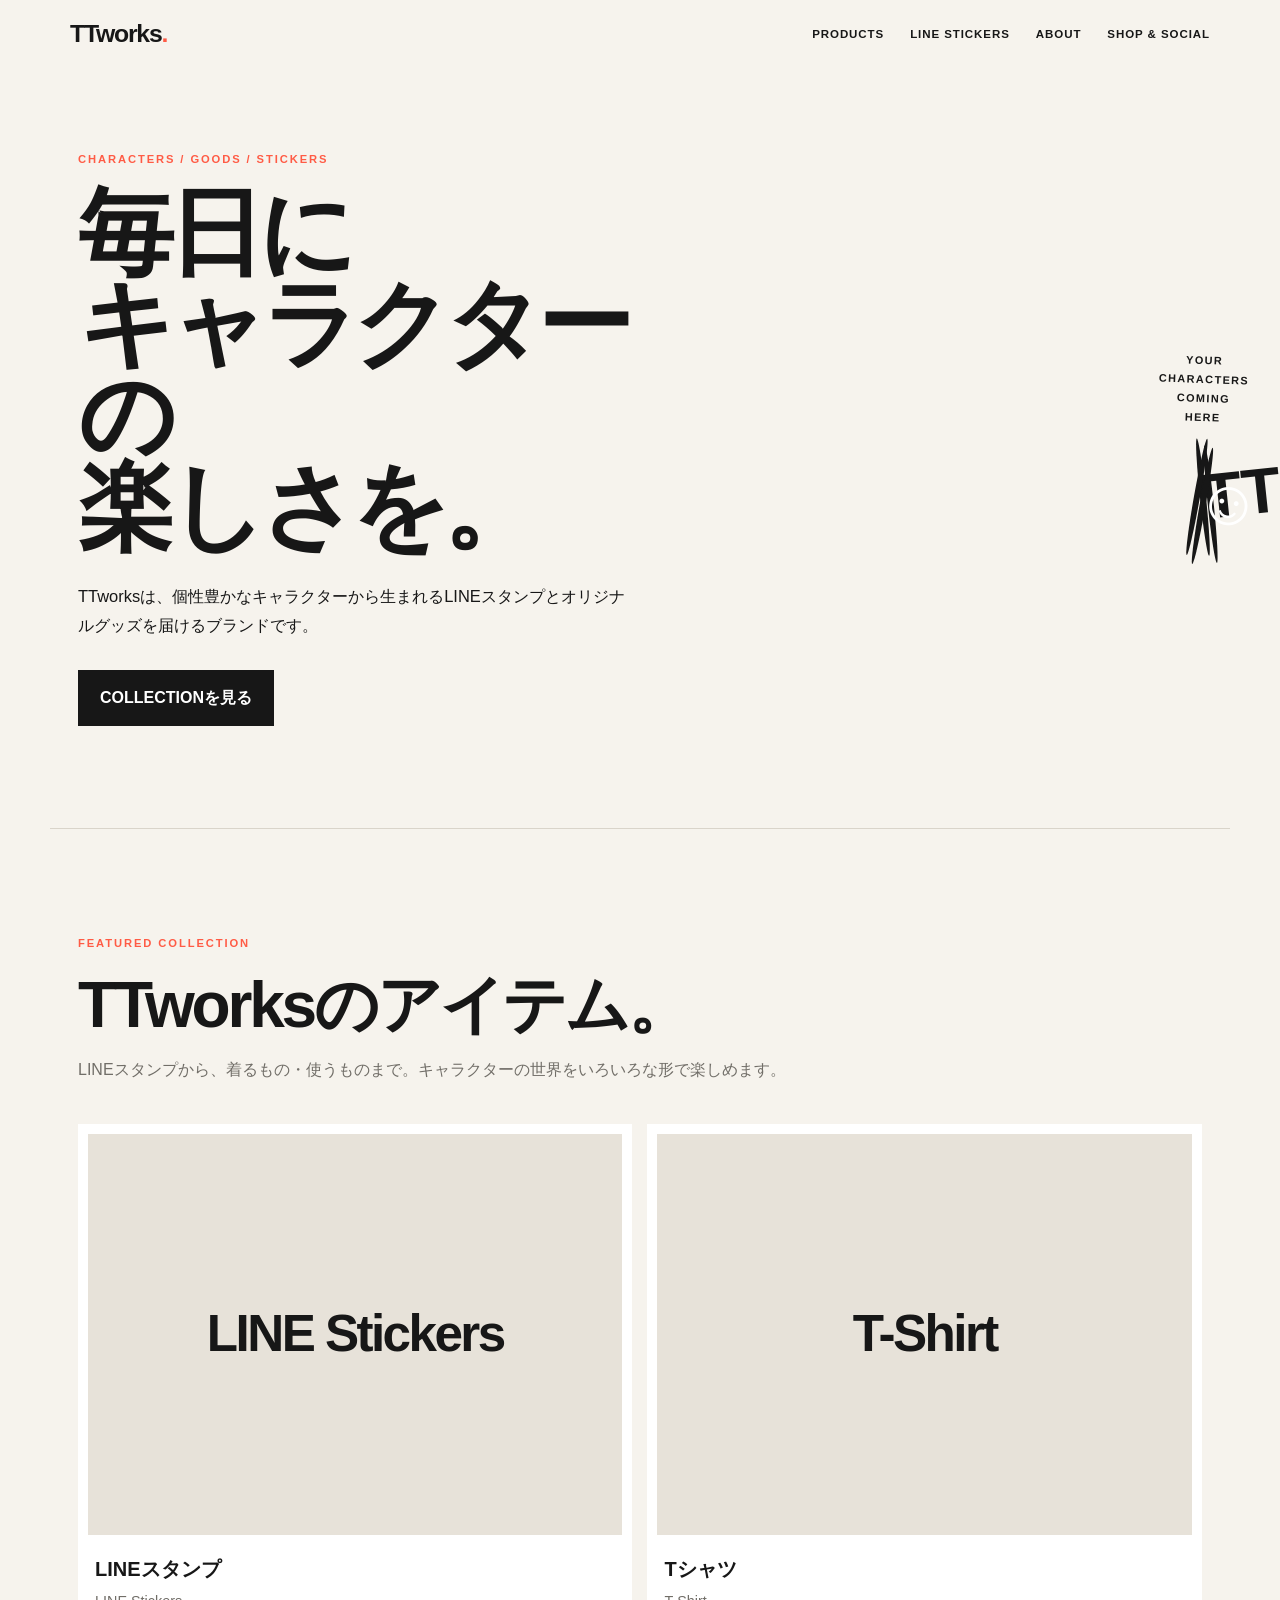
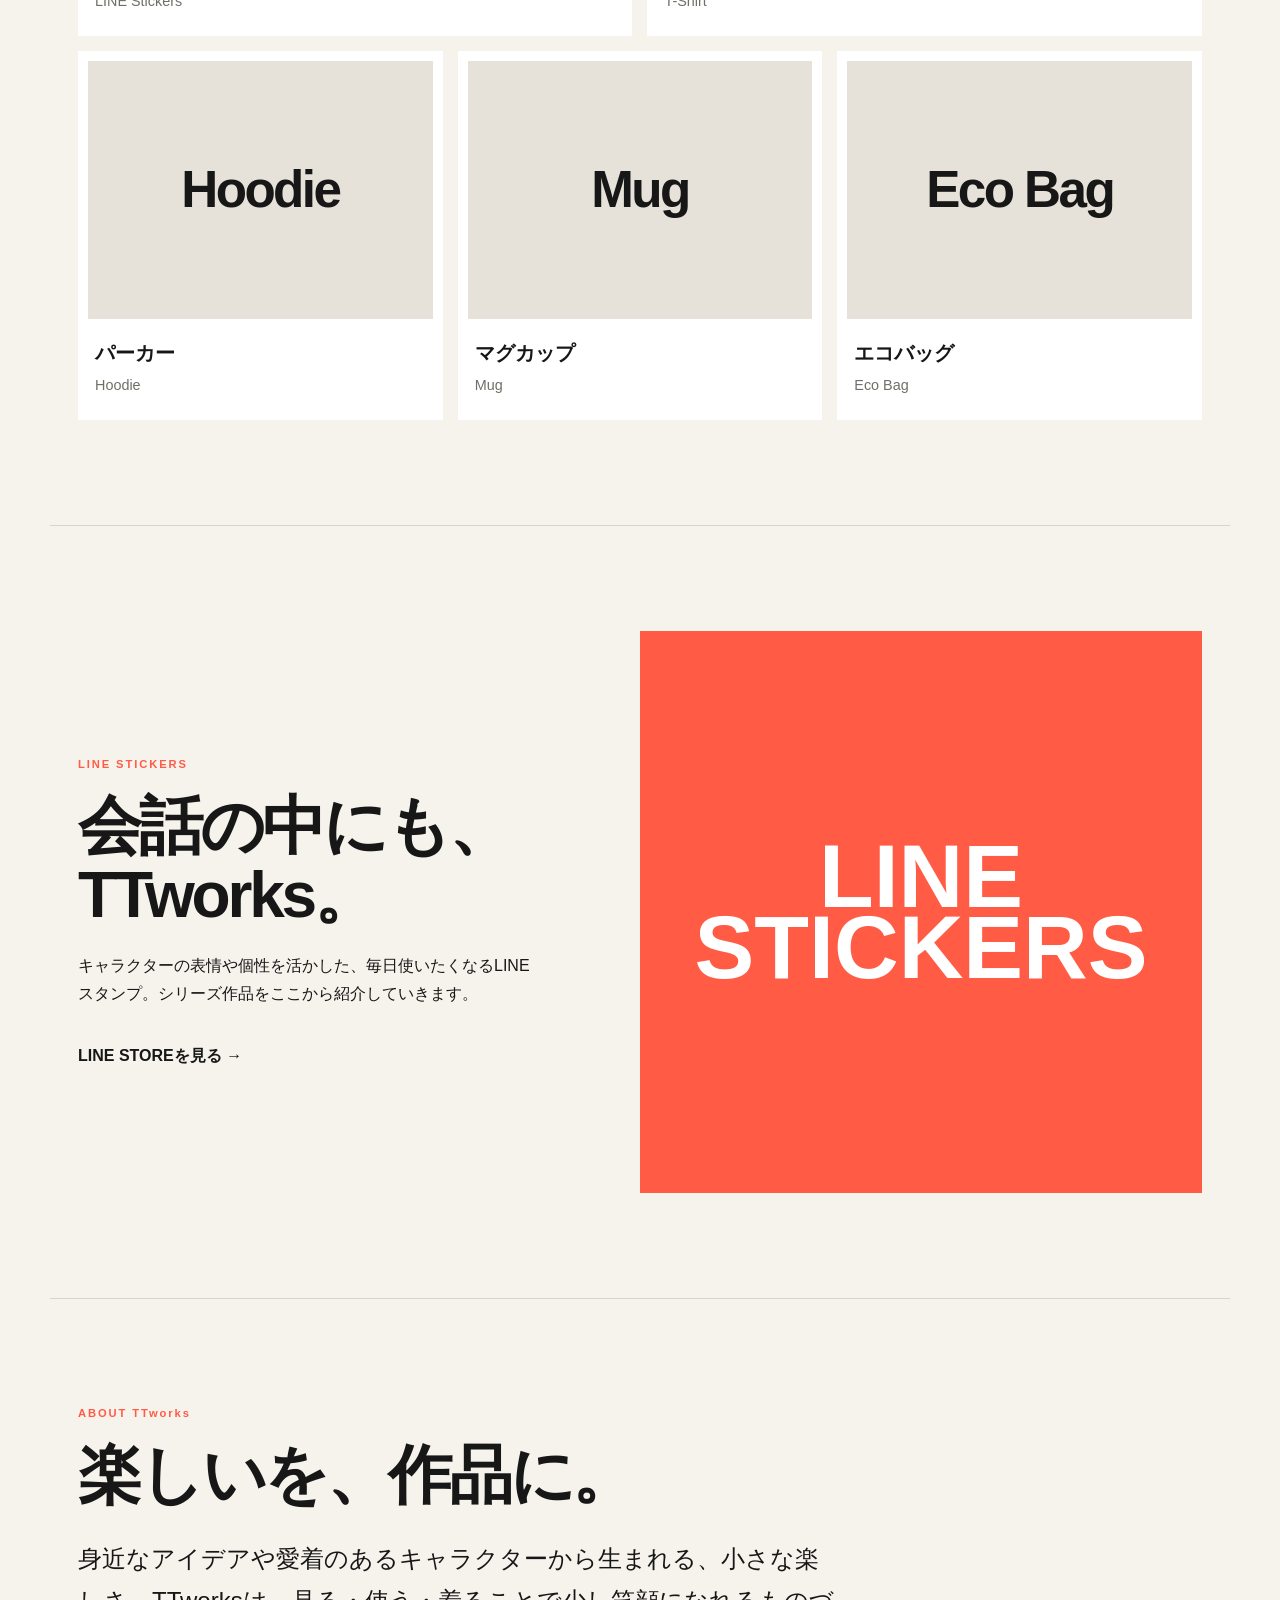
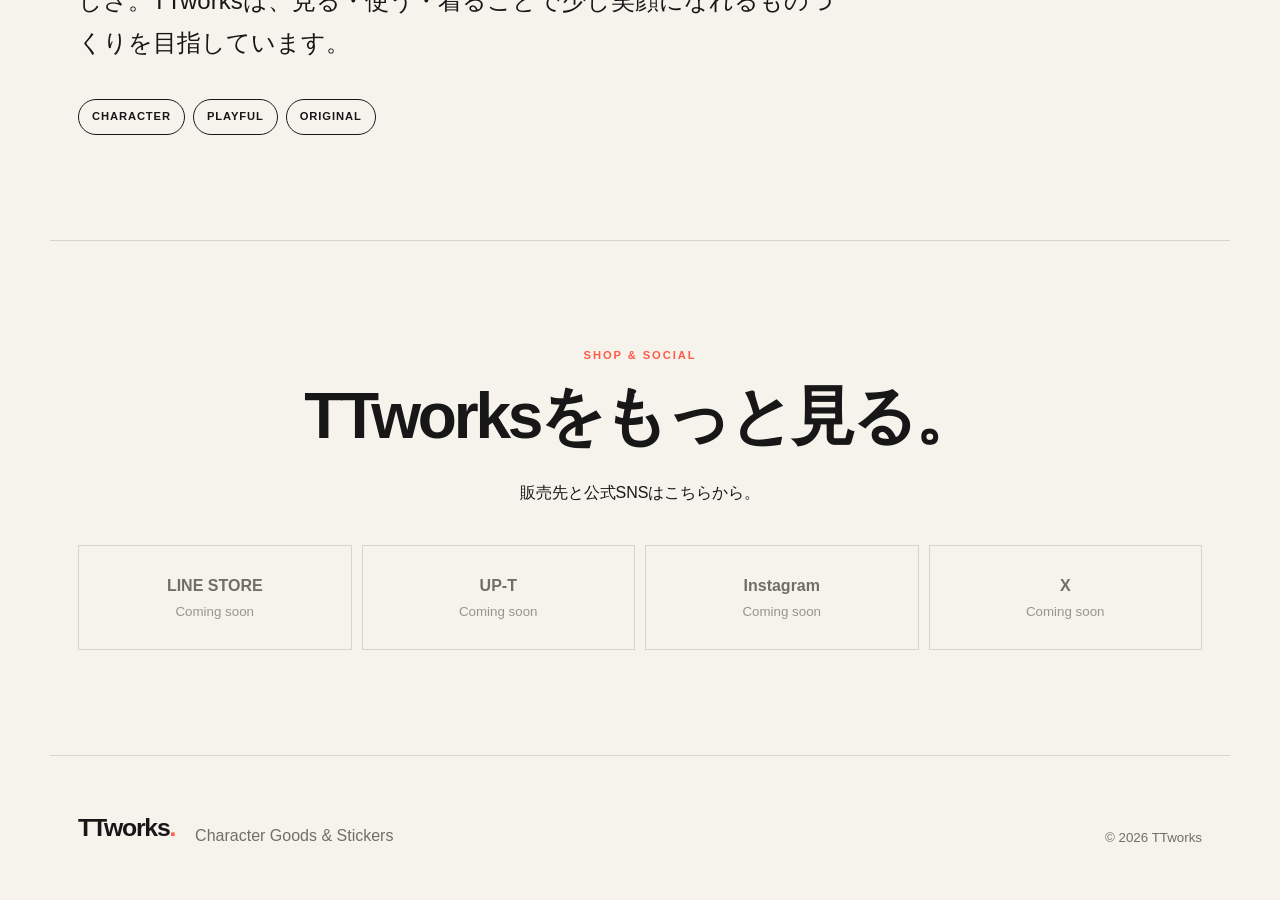
==== index.html @ 2e4d3ed8 "Match requested hero headline exactly" ====
<!doctype html>
<html lang="ja"><head><meta charset="utf-8"><meta name="viewport" content="width=device-width,initial-scale=1"><meta name="description" content="TTworks公式サイト。LINEスタンプ、Tシャツ、パーカー、スウェット、マグカップ、エコバッグなどのオリジナルアイテムを紹介します。"><title>TTworks | Original Goods & Stickers</title><link rel="stylesheet" href="assets/css/style.css"></head><body>
<header class="site-header"><a class="logo" href="#top">TTworks<span>.</span></a><button class="menu-button" aria-expanded="false" aria-controls="nav">MENU</button><nav id="nav" class="nav"><a href="#products">PRODUCTS</a><a href="#stickers">LINE STICKERS</a><a href="#about">ABOUT</a><a href="#shop">SHOP & SOCIAL</a></nav></header>
<main id="top"><section class="hero"><div class="hero-copy"><p class="eyebrow">CHARACTERS / GOODS / STICKERS</p><h1>毎日に<br>キャラクターの<br>楽しさを。</h1><p class="lead">TTworksは、個性豊かなキャラクターから生まれるLINEスタンプとオリジナルグッズを届けるブランドです。</p><a class="button" href="#products">COLLECTIONを見る</a></div><div class="character-stage" aria-label="TTworksキャラクター画像掲載エリア"><span class="face face-a">TT</span><span class="face face-b">☺</span><p>YOUR CHARACTERS<br>COMING HERE</p></div></section>
<section id="products" class="section"><p class="eyebrow">FEATURED COLLECTION</p><h2>TTworksのアイテム。</h2><p class="section-intro">LINEスタンプから、着るもの・使うものまで。キャラクターの世界をいろいろな形で楽しめます。</p><div id="product-grid" class="product-grid" aria-live="polite"></div></section>
<section id="stickers" class="section feature"><div><p class="eyebrow">LINE STICKERS</p><h2>会話の中にも、<br>TTworks。</h2><p>キャラクターの表情や個性を活かした、毎日使いたくなるLINEスタンプ。シリーズ作品をここから紹介していきます。</p><a class="text-link" href="#shop">LINE STOREを見る →</a></div><div class="image-slot image-slot-large" data-image-key="lineStickers"><span>LINE<br>STICKERS</span></div></section>
<section id="about" class="section about"><p class="eyebrow">ABOUT TTworks</p><h2>楽しいを、作品に。</h2><p>身近なアイデアや愛着のあるキャラクターから生まれる、小さな楽しさ。TTworksは、見る・使う・着ることで少し笑顔になれるものづくりを目指しています。</p><div class="character-tags"><span>CHARACTER</span><span>PLAYFUL</span><span>ORIGINAL</span></div></section>
<section id="shop" class="section shop"><p class="eyebrow">SHOP & SOCIAL</p><h2>TTworksをもっと見る。</h2><p>販売先と公式SNSはこちらから。</p><div id="external-links" class="external-links"></div></section></main>
<footer><a class="logo" href="#top">TTworks<span>.</span></a><p>Character Goods & Stickers</p><small>© <span id="year"></span> TTworks</small></footer><script src="assets/js/site-data.js"></script><script src="assets/js/main.js"></script></body></html>
---- assets/css/style.css ----
:root{--ink:#171717;--paper:#f6f3ed;--accent:#ff5b45;--yellow:#ffd94a;--line:#d9d4ca;--white:#fff;--muted:#716e68;--max:1180px}*{box-sizing:border-box}html{scroll-behavior:smooth}body{margin:0;background:var(--paper);color:var(--ink);font-family:-apple-system,BlinkMacSystemFont,"Helvetica Neue","Noto Sans JP",Arial,sans-serif;line-height:1.75}a{color:inherit}.site-header{height:68px;max-width:var(--max);margin:auto;padding:0 20px;display:flex;align-items:center;justify-content:space-between;position:relative;z-index:20}.logo{font-size:1.55rem;font-weight:900;text-decoration:none;letter-spacing:-.05em}.logo span,.hero em{color:var(--accent);font-style:normal}.nav{display:flex;gap:26px}.nav a{font-size:.72rem;font-weight:800;letter-spacing:.08em;text-decoration:none}.menu-button{display:none;background:transparent;border:1px solid var(--ink);font:inherit;font-size:.72rem;font-weight:800;padding:8px 10px}.hero{max-width:var(--max);margin:auto;min-height:760px;padding:80px 28px 100px;display:grid;grid-template-columns:1.1fr .9fr;align-items:center;gap:5vw}.eyebrow{font-size:.7rem;font-weight:900;letter-spacing:.17em;color:var(--accent);margin:0 0 17px}.hero h1{font-size:clamp(3.2rem,7.5vw,7rem);line-height:.95;letter-spacing:-.065em;margin:0}.lead{max-width:550px;margin:30px 0;font-size:1.03rem}.button{display:inline-block;background:var(--ink);color:#fff;text-decoration:none;padding:14px 22px;font-weight:800}.character-stage{aspect-ratio:1;max-width:480px;justify-self:end;background:var(--yellow);border-radius:48% 52% 44% 56%;position:relative;display:grid;place-items:center;transform:rotate(2deg)}.character-stage p{position:absolute;bottom:12%;font-size:.68rem;font-weight:900;letter-spacing:.13em;text-align:center}.face{position:absolute;width:38%;aspect-ratio:1;background:#fff;border:3px solid var(--ink);border-radius:50%;display:grid;place-items:center;font-weight:900;font-size:clamp(2rem,5vw,4rem);box-shadow:7px 8px 0 var(--ink)}.face-a{left:13%;top:19%;transform:rotate(-8deg)}.face-b{right:12%;top:34%;transform:rotate(8deg);background:var(--accent);color:#fff}.section{max-width:var(--max);margin:auto;padding:105px 28px;border-top:1px solid var(--line)}.section h2{font-size:clamp(2.2rem,5vw,4.5rem);line-height:1.08;letter-spacing:-.05em;margin:0 0 28px}.section-intro{color:var(--muted);margin:-12px 0 40px}.product-grid{display:grid;grid-template-columns:repeat(6,1fr);gap:15px}.product-card{background:var(--white);padding:10px 10px 20px}.product-card:nth-child(1),.product-card:nth-child(2){grid-column:span 3}.product-card:nth-child(n+3){grid-column:span 2}.product-image,.image-slot{background:#e7e2d9;overflow:hidden;position:relative}.product-image{aspect-ratio:4/3}.product-image img,.image-slot img{width:100%;height:100%;object-fit:cover;display:block}.image-fallback{width:100%;height:100%;display:grid;place-items:center;text-align:center;font-size:clamp(1.5rem,4vw,3.8rem);font-weight:900;line-height:.9;letter-spacing:-.05em}.product-card h3{font-size:1.25rem;margin:17px 7px 0}.product-card p{margin:2px 7px;color:var(--muted);font-size:.9rem}.feature{display:grid;grid-template-columns:.9fr 1.1fr;gap:8vw;align-items:center}.feature h2{margin-bottom:22px}.text-link{font-weight:900;text-decoration:none;display:inline-block;margin-top:18px}.image-slot-large{aspect-ratio:1;background:var(--accent);color:#fff}.image-slot-large>span{width:100%;height:100%;display:grid;place-items:center;text-align:center;font-size:clamp(2.6rem,7vw,6rem);font-weight:900;line-height:.8}.about>p:last-of-type{font-size:clamp(1.15rem,2vw,1.5rem);max-width:760px}.character-tags{display:flex;gap:8px;flex-wrap:wrap;margin-top:35px}.character-tags span{border:1px solid var(--ink);border-radius:999px;padding:7px 13px;font-size:.7rem;font-weight:900;letter-spacing:.08em}.shop{text-align:center}.external-links{display:grid;grid-template-columns:repeat(4,1fr);gap:10px;margin-top:38px}.external-link,.external-coming{min-height:105px;border:1px solid var(--line);padding:20px;display:flex;flex-direction:column;justify-content:center;text-decoration:none;font-weight:900}.external-link{background:var(--ink);color:#fff}.external-link small,.external-coming small{display:block;font-weight:500;opacity:.7}.external-coming{color:var(--muted)}footer{max-width:var(--max);margin:auto;padding:50px 28px;border-top:1px solid var(--line);display:flex;align-items:end;gap:20px}footer p{margin:0;color:var(--muted)}footer small{margin-left:auto;color:var(--muted)}@media(max-width:720px){.site-header{height:62px}.menu-button{display:block}.nav{display:none;position:absolute;top:62px;left:0;right:0;background:var(--paper);padding:24px 20px;border-top:1px solid var(--line);border-bottom:1px solid var(--line);flex-direction:column;gap:18px}.nav.open{display:flex}.hero{min-height:auto;padding:55px 20px 75px;grid-template-columns:1fr;gap:55px}.hero h1{font-size:clamp(3.15rem,16vw,5rem)}.lead{font-size:.96rem;margin:25px 0}.character-stage{width:86%;justify-self:center}.section{padding:72px 20px}.section h2{font-size:2.55rem}.section-intro{font-size:.86rem}.product-grid{display:flex;overflow-x:auto;gap:12px;margin-right:-20px;padding-right:20px;scroll-snap-type:x mandatory}.product-card,.product-card:nth-child(n){min-width:78vw;grid-column:auto;scroll-snap-align:start}.feature{grid-template-columns:1fr;gap:42px}.image-slot-large{order:-1}.external-links{grid-template-columns:1fr 1fr}.shop{text-align:left}footer{padding:38px 20px;display:block}footer p{margin:7px 0 22px}footer small{margin:0}}@media(max-width:390px){.external-links{grid-template-columns:1fr}.product-card,.product-card:nth-child(n){min-width:84vw}}
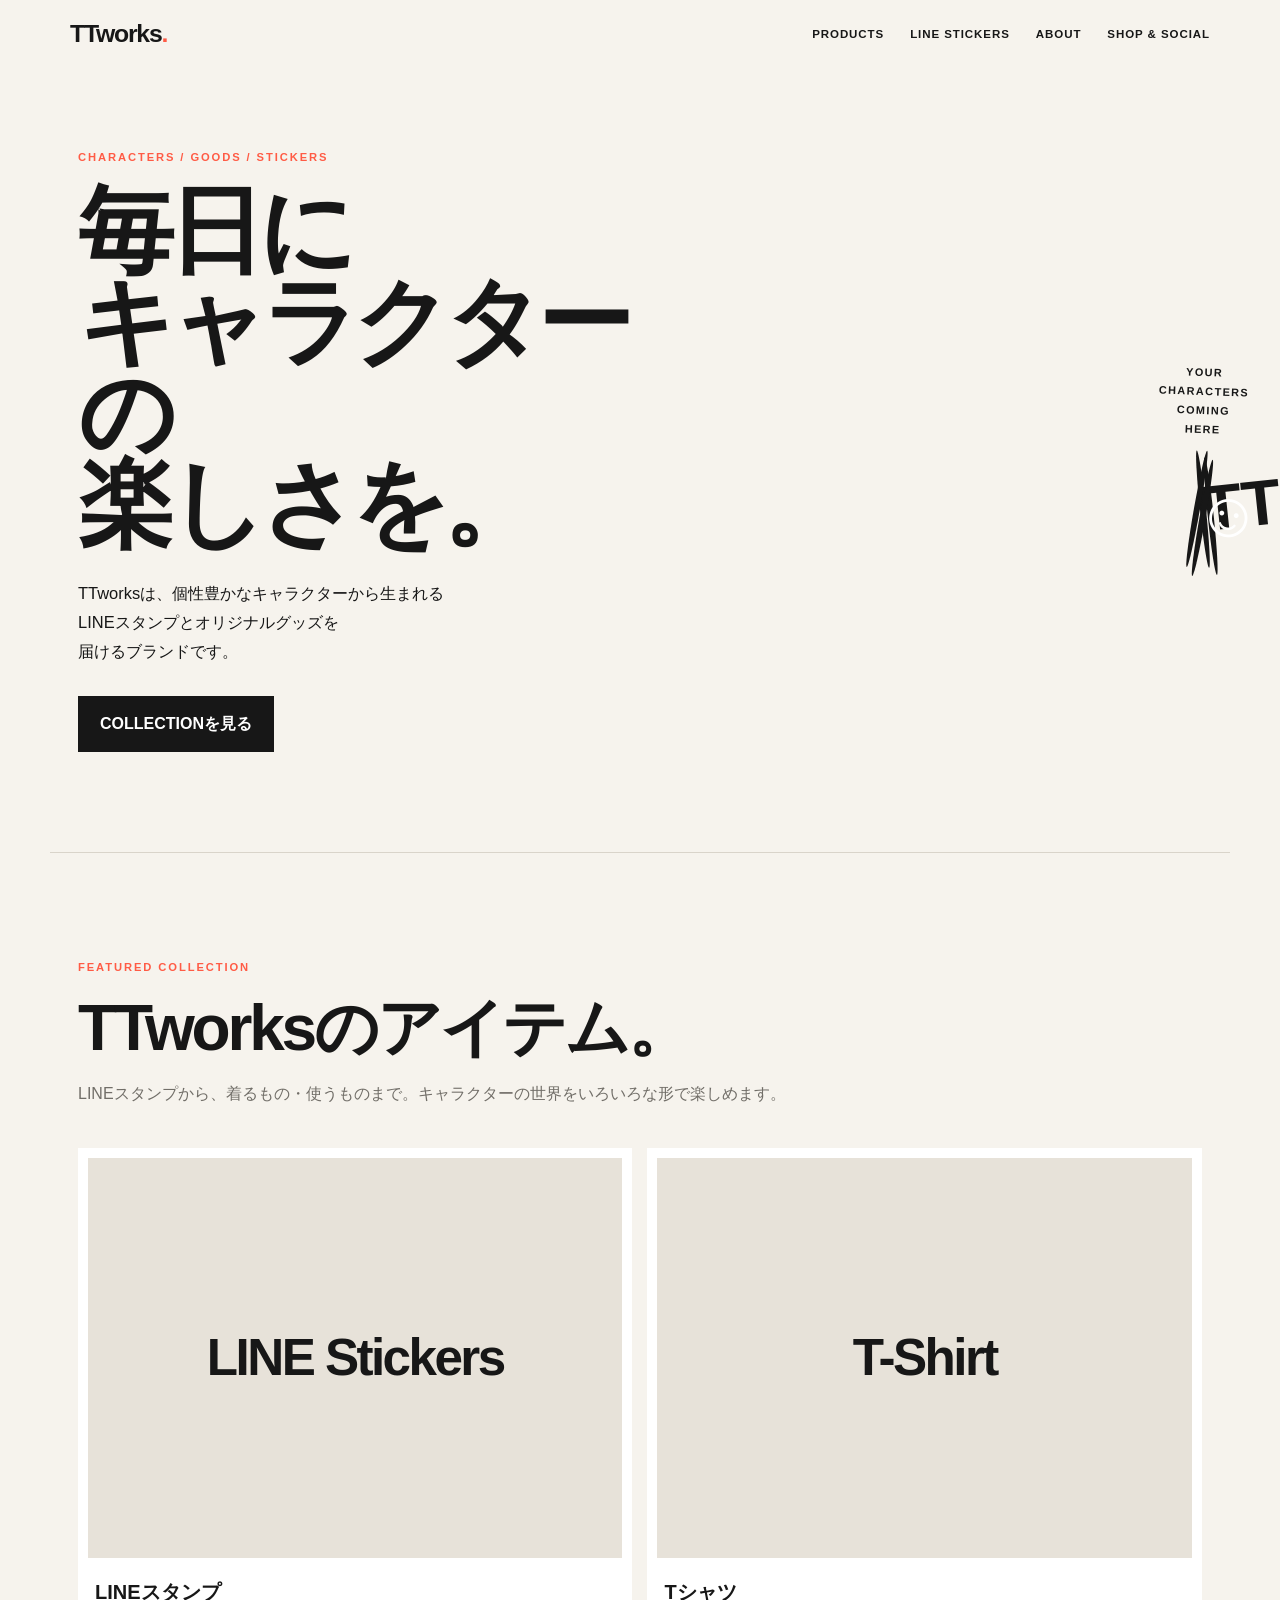
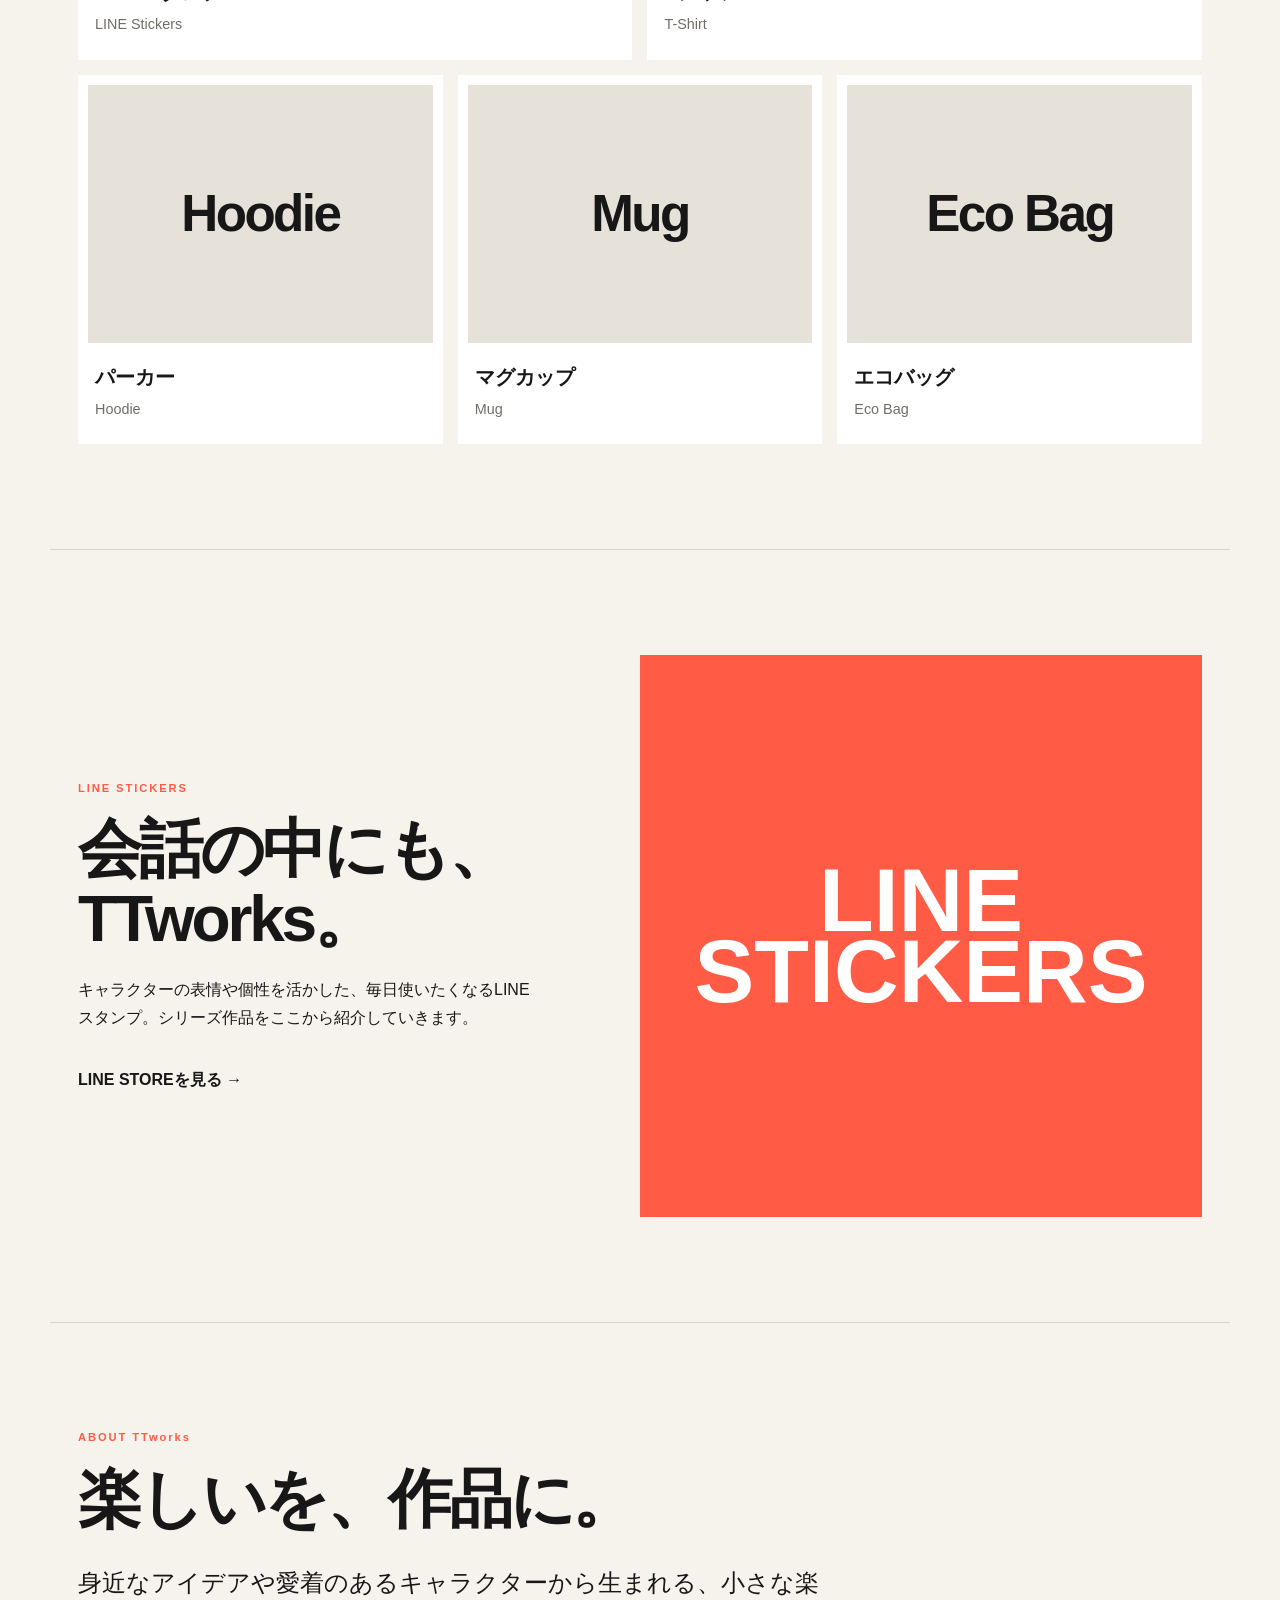
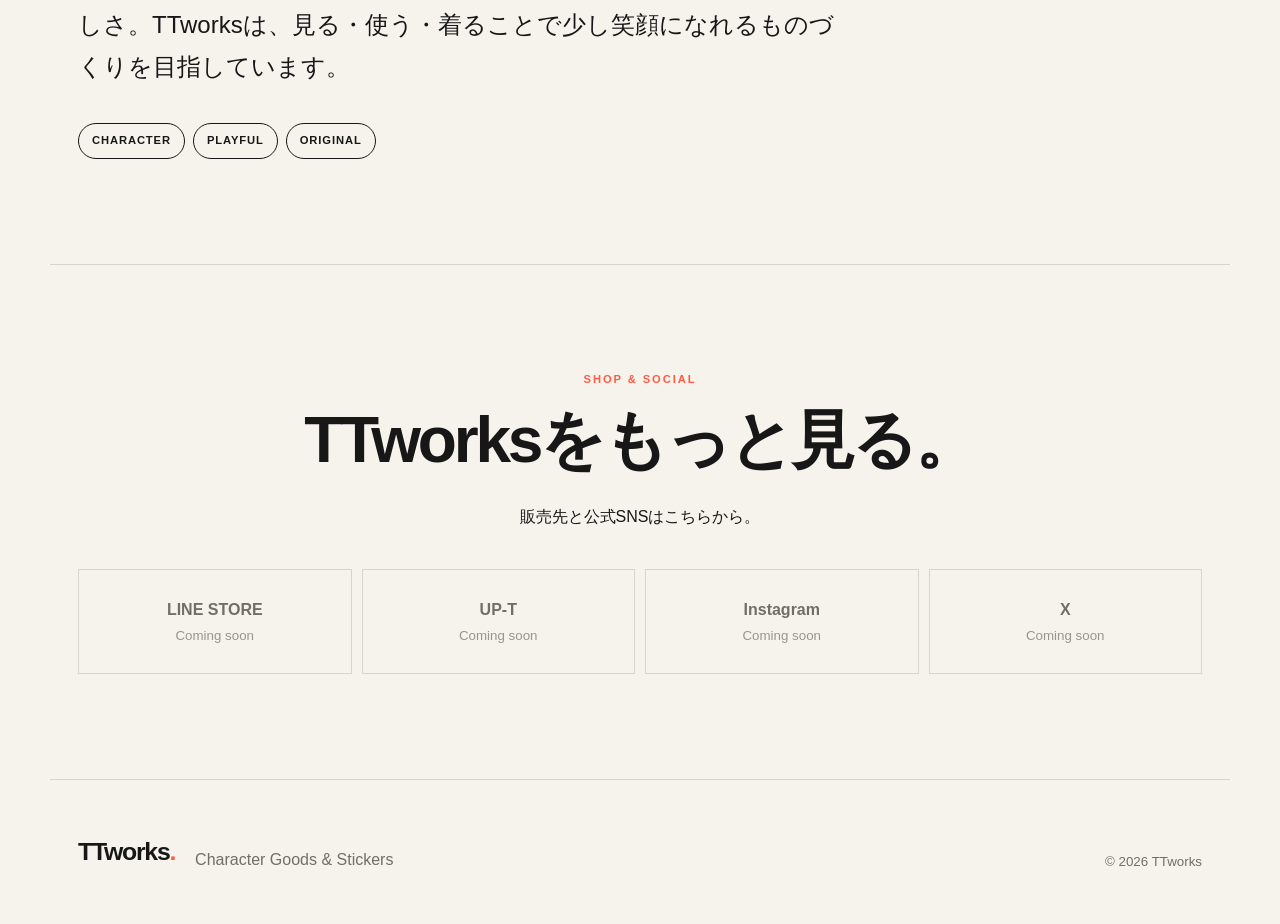
==== commit 8dd98888: "Improve lead paragraph line breaks" ====
--- a/index.html
+++ b/index.html
@@ -1,7 +1,7 @@
 <!doctype html>
 <html lang="ja"><head><meta charset="utf-8"><meta name="viewport" content="width=device-width,initial-scale=1"><meta name="description" content="TTworks公式サイト。LINEスタンプ、Tシャツ、パーカー、スウェット、マグカップ、エコバッグなどのオリジナルアイテムを紹介します。"><title>TTworks | Original Goods & Stickers</title><link rel="stylesheet" href="assets/css/style.css"></head><body>
 <header class="site-header"><a class="logo" href="#top">TTworks<span>.</span></a><button class="menu-button" aria-expanded="false" aria-controls="nav">MENU</button><nav id="nav" class="nav"><a href="#products">PRODUCTS</a><a href="#stickers">LINE STICKERS</a><a href="#about">ABOUT</a><a href="#shop">SHOP & SOCIAL</a></nav></header>
-<main id="top"><section class="hero"><div class="hero-copy"><p class="eyebrow">CHARACTERS / GOODS / STICKERS</p><h1>毎日に<br>キャラクターの<br>楽しさを。</h1><p class="lead">TTworksは、個性豊かなキャラクターから生まれるLINEスタンプとオリジナルグッズを届けるブランドです。</p><a class="button" href="#products">COLLECTIONを見る</a></div><div class="character-stage" aria-label="TTworksキャラクター画像掲載エリア"><span class="face face-a">TT</span><span class="face face-b">☺</span><p>YOUR CHARACTERS<br>COMING HERE</p></div></section>
+<main id="top"><section class="hero"><div class="hero-copy"><p class="eyebrow">CHARACTERS / GOODS / STICKERS</p><h1>毎日に<br>キャラクターの<br>楽しさを。</h1><p class="lead">TTworksは、個性豊かなキャラクターから生まれる<br>LINEスタンプとオリジナルグッズを<br>届けるブランドです。</p><a class="button" href="#products">COLLECTIONを見る</a></div><div class="character-stage" aria-label="TTworksキャラクター画像掲載エリア"><span class="face face-a">TT</span><span class="face face-b">☺</span><p>YOUR CHARACTERS<br>COMING HERE</p></div></section>
 <section id="products" class="section"><p class="eyebrow">FEATURED COLLECTION</p><h2>TTworksのアイテム。</h2><p class="section-intro">LINEスタンプから、着るもの・使うものまで。キャラクターの世界をいろいろな形で楽しめます。</p><div id="product-grid" class="product-grid" aria-live="polite"></div></section>
 <section id="stickers" class="section feature"><div><p class="eyebrow">LINE STICKERS</p><h2>会話の中にも、<br>TTworks。</h2><p>キャラクターの表情や個性を活かした、毎日使いたくなるLINEスタンプ。シリーズ作品をここから紹介していきます。</p><a class="text-link" href="#shop">LINE STOREを見る →</a></div><div class="image-slot image-slot-large" data-image-key="lineStickers"><span>LINE<br>STICKERS</span></div></section>
 <section id="about" class="section about"><p class="eyebrow">ABOUT TTworks</p><h2>楽しいを、作品に。</h2><p>身近なアイデアや愛着のあるキャラクターから生まれる、小さな楽しさ。TTworksは、見る・使う・着ることで少し笑顔になれるものづくりを目指しています。</p><div class="character-tags"><span>CHARACTER</span><span>PLAYFUL</span><span>ORIGINAL</span></div></section>
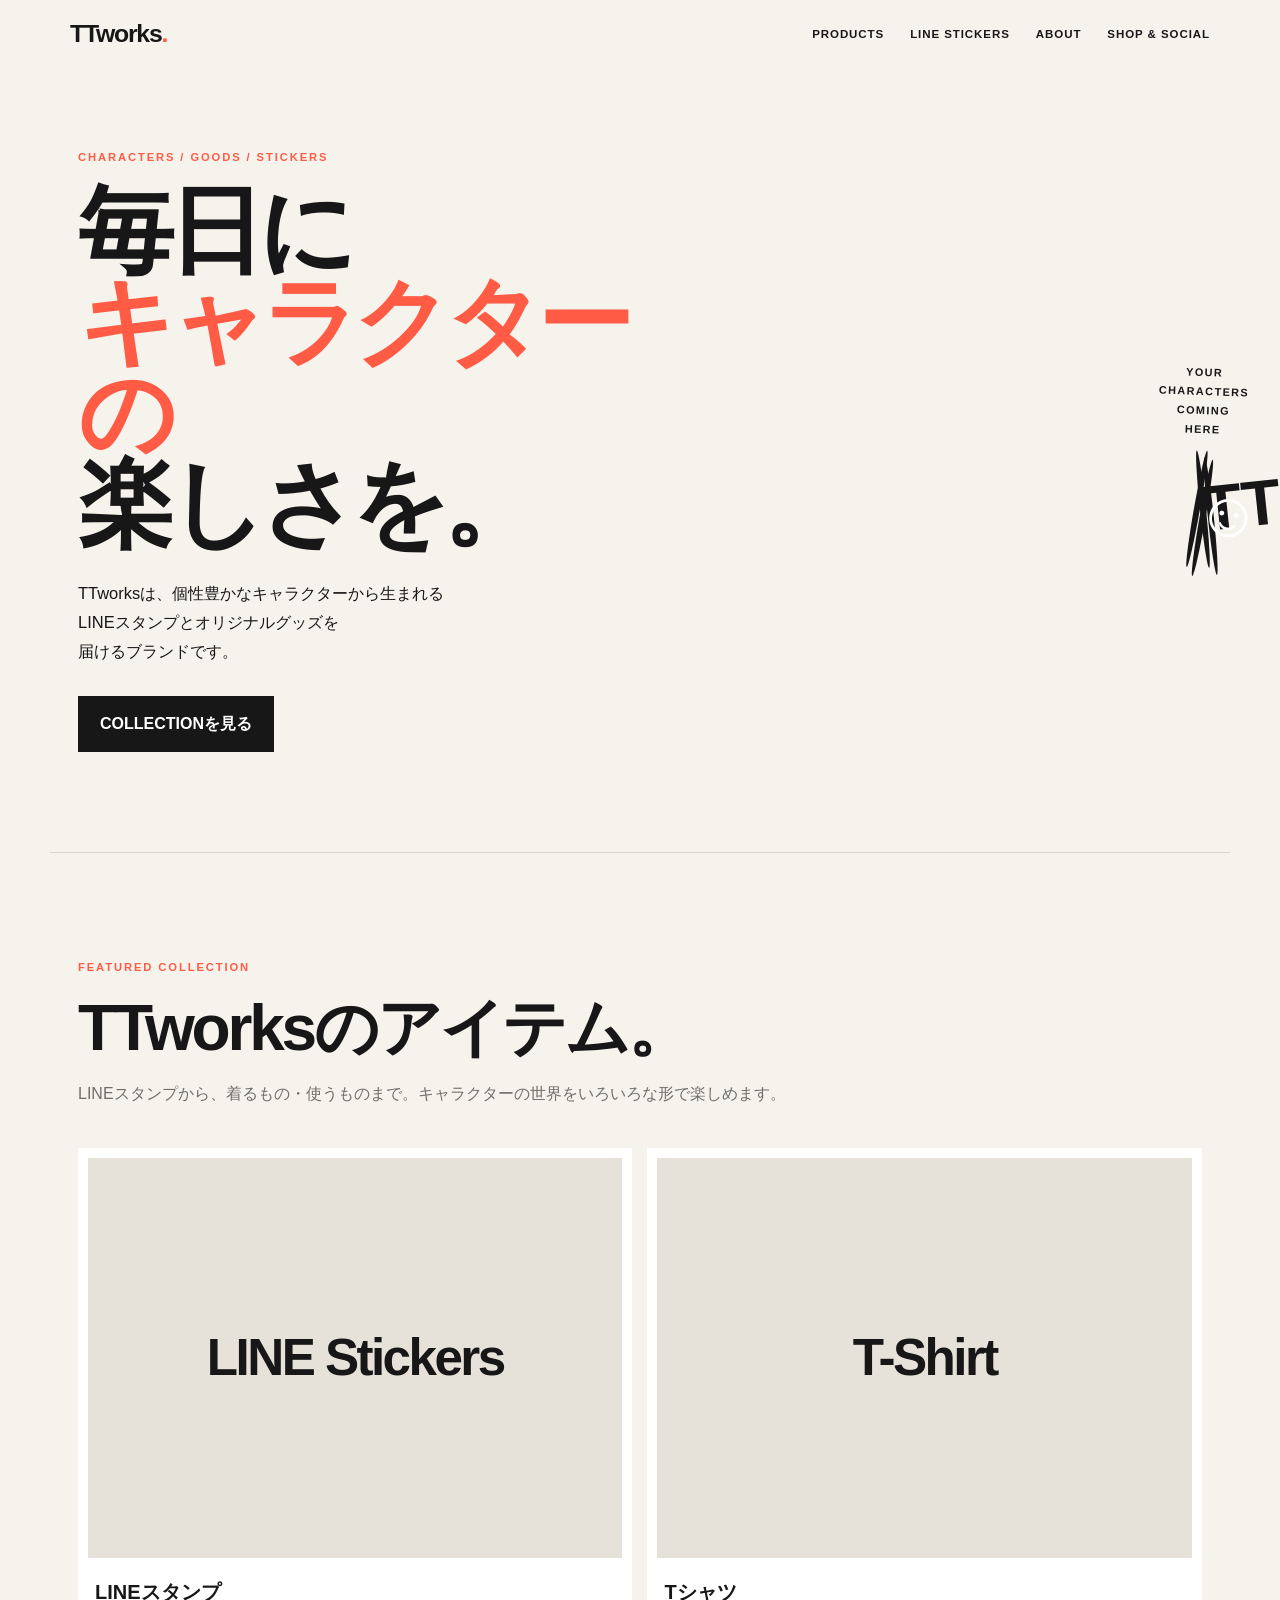
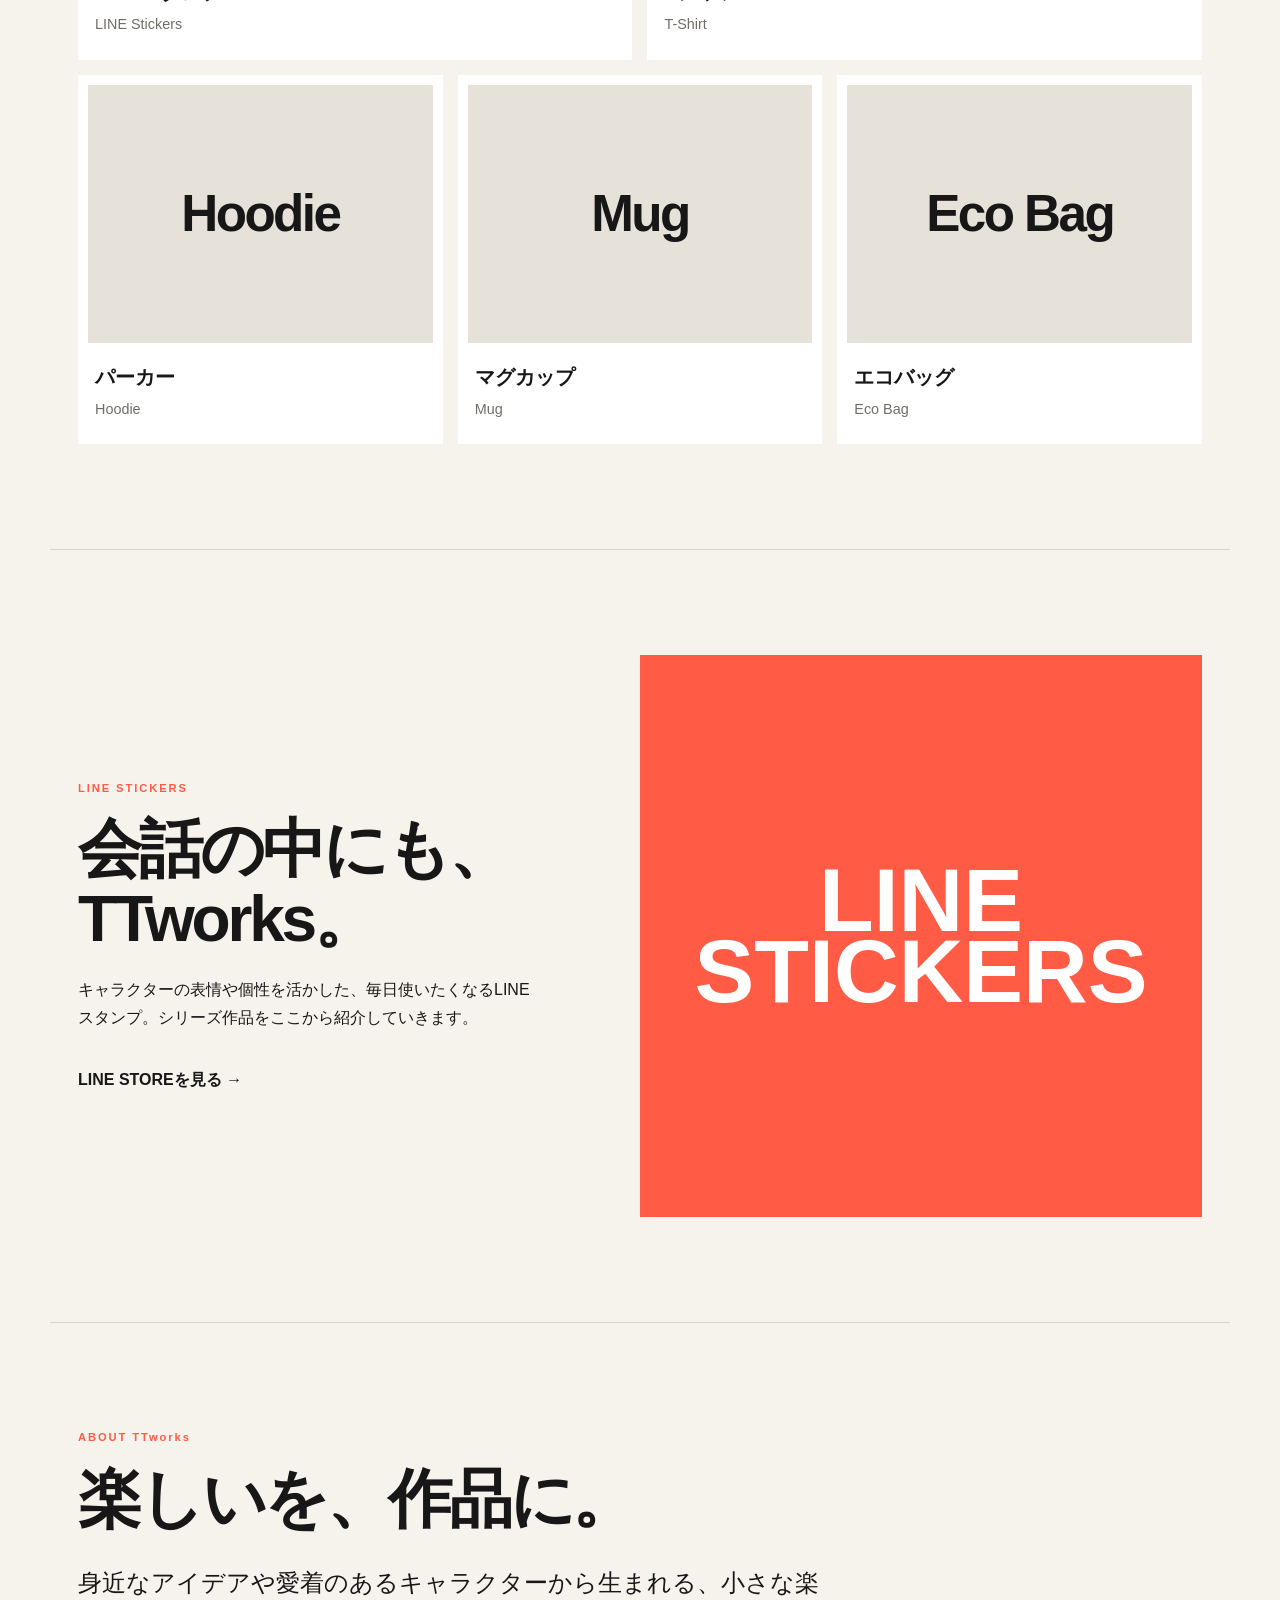
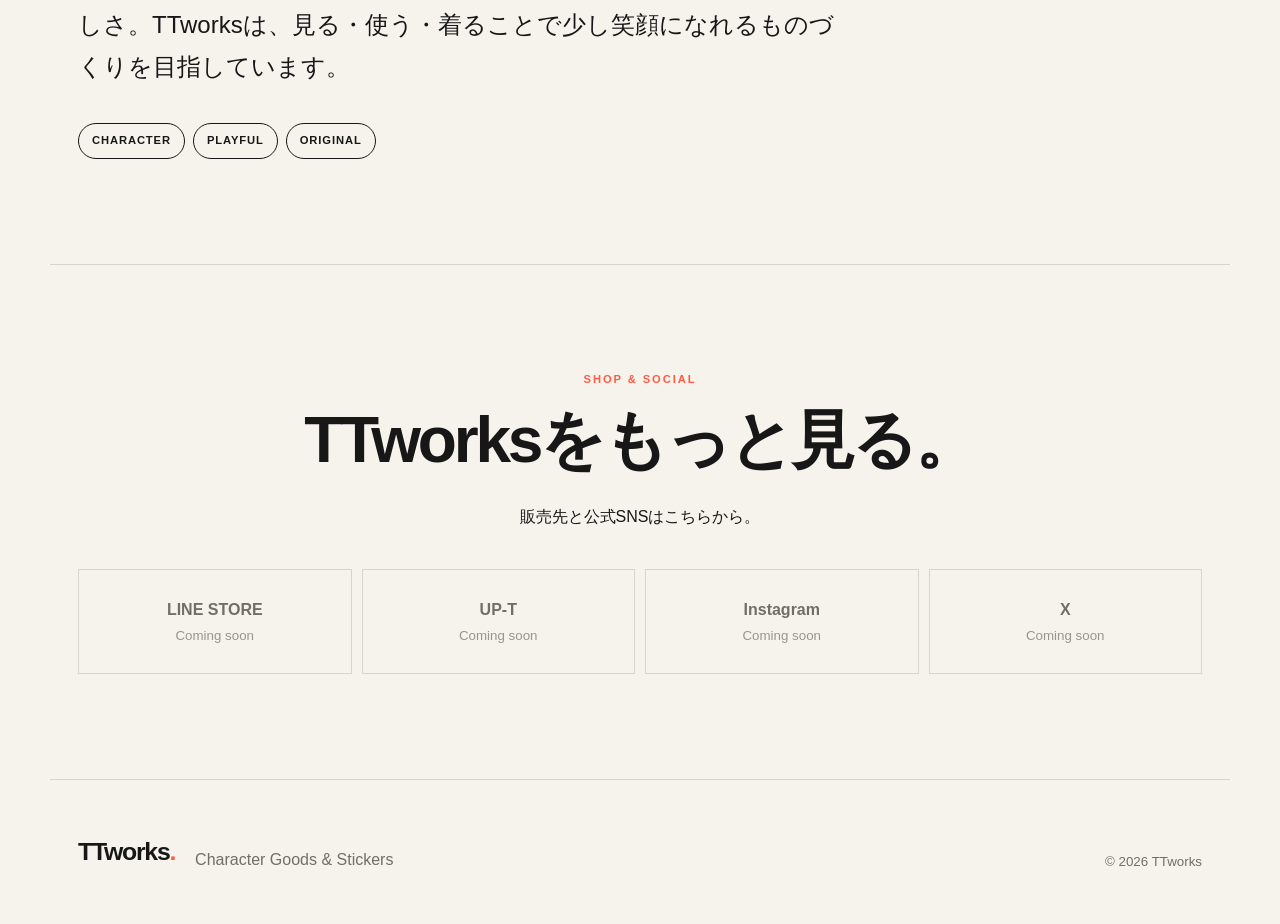
==== commit 9de3b7a6: "Restore accent color on hero headline" ====
--- a/index.html
+++ b/index.html
@@ -1,7 +1,7 @@
 <!doctype html>
 <html lang="ja"><head><meta charset="utf-8"><meta name="viewport" content="width=device-width,initial-scale=1"><meta name="description" content="TTworks公式サイト。LINEスタンプ、Tシャツ、パーカー、スウェット、マグカップ、エコバッグなどのオリジナルアイテムを紹介します。"><title>TTworks | Original Goods & Stickers</title><link rel="stylesheet" href="assets/css/style.css"></head><body>
 <header class="site-header"><a class="logo" href="#top">TTworks<span>.</span></a><button class="menu-button" aria-expanded="false" aria-controls="nav">MENU</button><nav id="nav" class="nav"><a href="#products">PRODUCTS</a><a href="#stickers">LINE STICKERS</a><a href="#about">ABOUT</a><a href="#shop">SHOP & SOCIAL</a></nav></header>
-<main id="top"><section class="hero"><div class="hero-copy"><p class="eyebrow">CHARACTERS / GOODS / STICKERS</p><h1>毎日に<br>キャラクターの<br>楽しさを。</h1><p class="lead">TTworksは、個性豊かなキャラクターから生まれる<br>LINEスタンプとオリジナルグッズを<br>届けるブランドです。</p><a class="button" href="#products">COLLECTIONを見る</a></div><div class="character-stage" aria-label="TTworksキャラクター画像掲載エリア"><span class="face face-a">TT</span><span class="face face-b">☺</span><p>YOUR CHARACTERS<br>COMING HERE</p></div></section>
+<main id="top"><section class="hero"><div class="hero-copy"><p class="eyebrow">CHARACTERS / GOODS / STICKERS</p><h1>毎日に<br><em>キャラクターの</em><br>楽しさを。</h1><p class="lead">TTworksは、個性豊かなキャラクターから生まれる<br>LINEスタンプとオリジナルグッズを<br>届けるブランドです。</p><a class="button" href="#products">COLLECTIONを見る</a></div><div class="character-stage" aria-label="TTworksキャラクター画像掲載エリア"><span class="face face-a">TT</span><span class="face face-b">☺</span><p>YOUR CHARACTERS<br>COMING HERE</p></div></section>
 <section id="products" class="section"><p class="eyebrow">FEATURED COLLECTION</p><h2>TTworksのアイテム。</h2><p class="section-intro">LINEスタンプから、着るもの・使うものまで。キャラクターの世界をいろいろな形で楽しめます。</p><div id="product-grid" class="product-grid" aria-live="polite"></div></section>
 <section id="stickers" class="section feature"><div><p class="eyebrow">LINE STICKERS</p><h2>会話の中にも、<br>TTworks。</h2><p>キャラクターの表情や個性を活かした、毎日使いたくなるLINEスタンプ。シリーズ作品をここから紹介していきます。</p><a class="text-link" href="#shop">LINE STOREを見る →</a></div><div class="image-slot image-slot-large" data-image-key="lineStickers"><span>LINE<br>STICKERS</span></div></section>
 <section id="about" class="section about"><p class="eyebrow">ABOUT TTworks</p><h2>楽しいを、作品に。</h2><p>身近なアイデアや愛着のあるキャラクターから生まれる、小さな楽しさ。TTworksは、見る・使う・着ることで少し笑顔になれるものづくりを目指しています。</p><div class="character-tags"><span>CHARACTER</span><span>PLAYFUL</span><span>ORIGINAL</span></div></section>
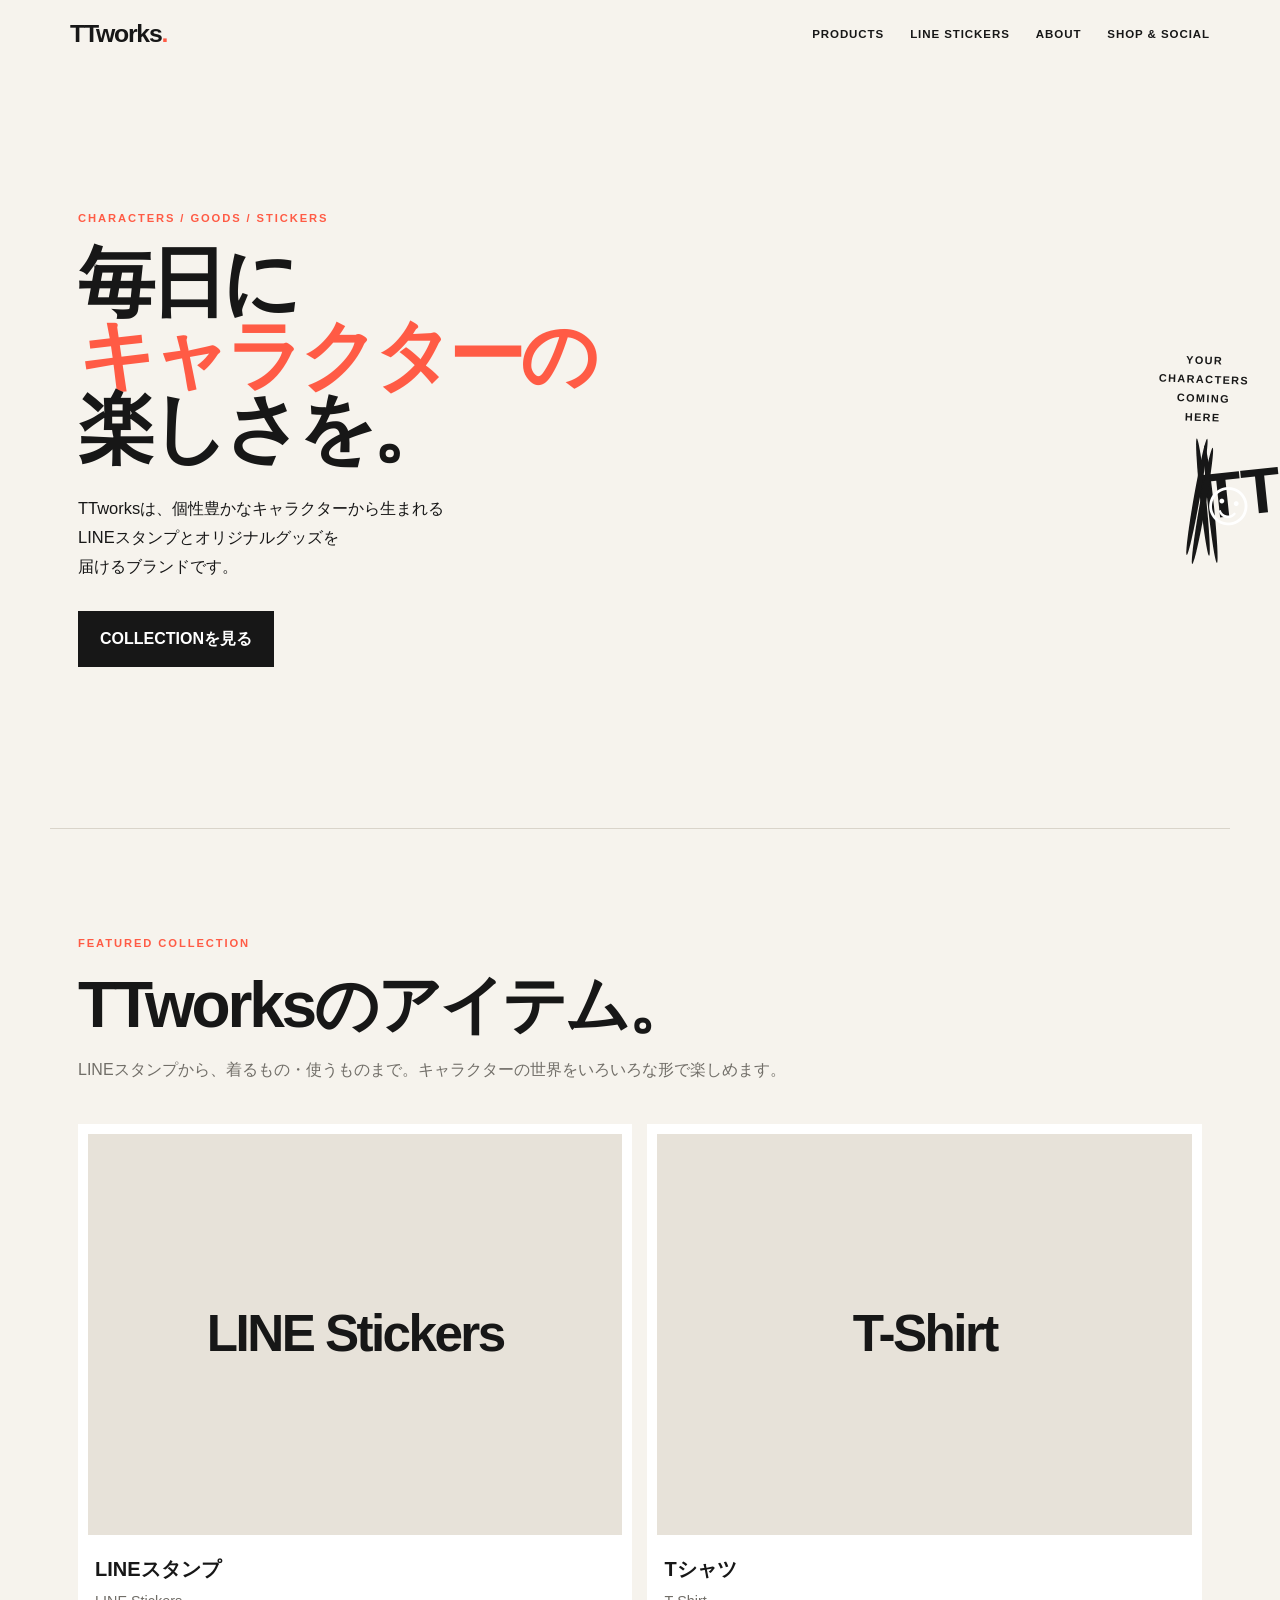
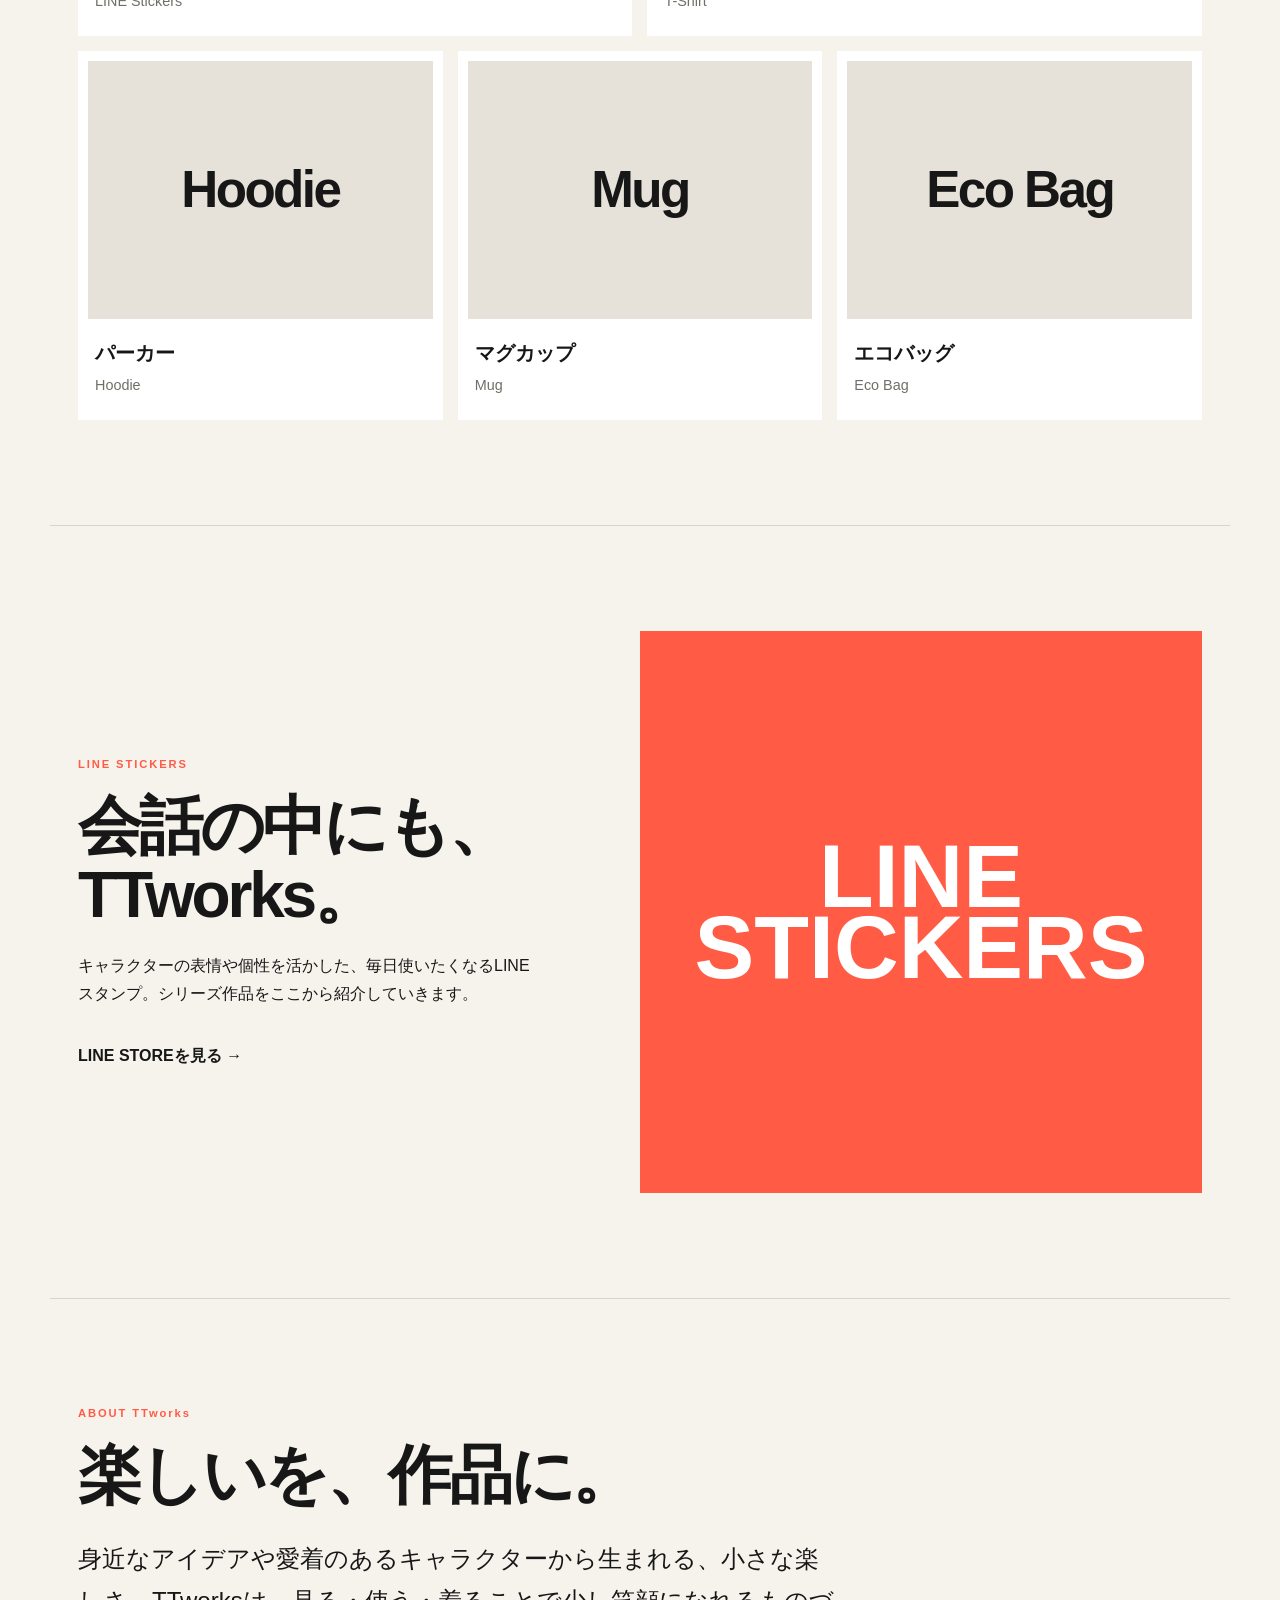
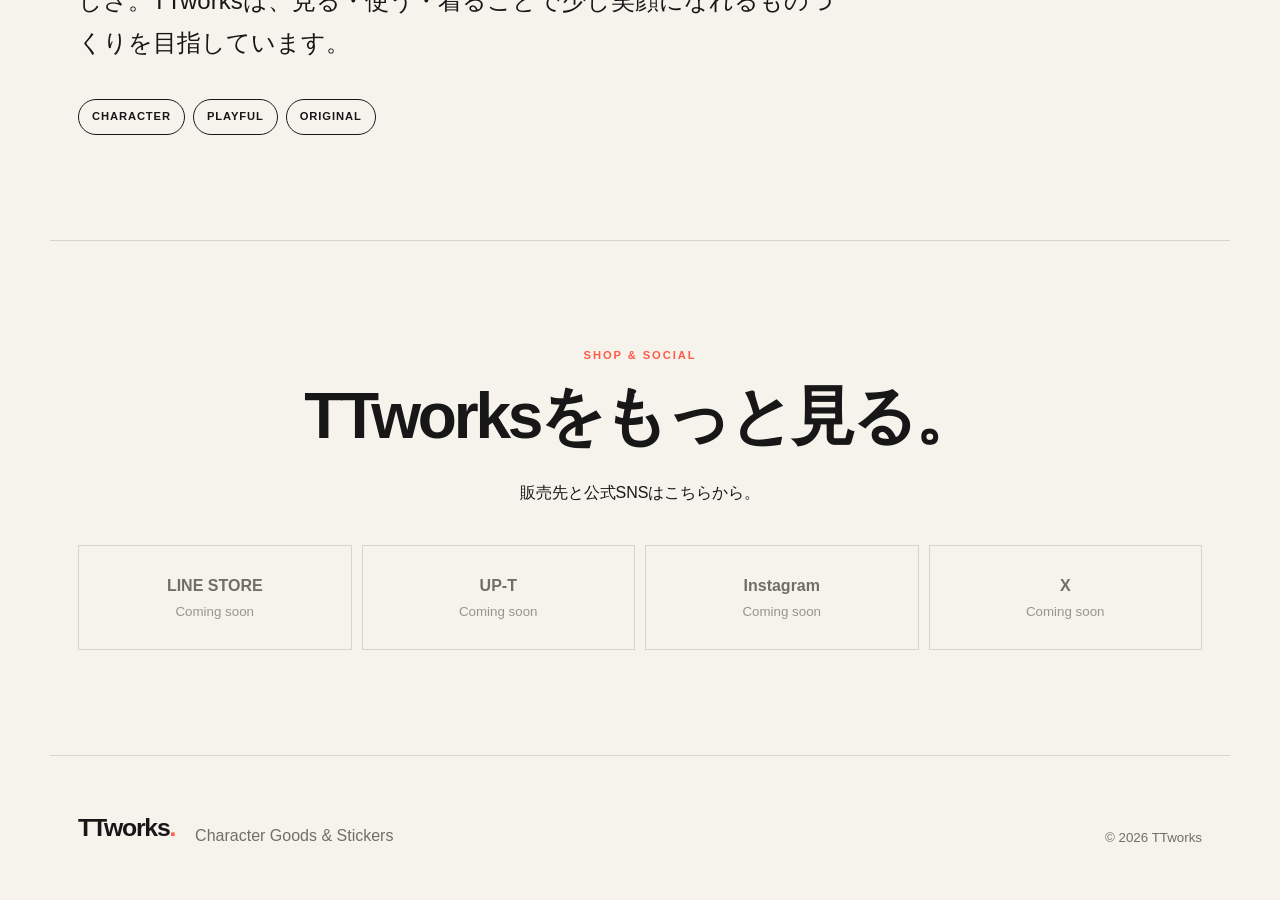
==== commit afa65cf9: "Force refresh updated hero styles" ====
--- a/index.html
+++ b/index.html
@@ -1,5 +1,5 @@
 <!doctype html>
-<html lang="ja"><head><meta charset="utf-8"><meta name="viewport" content="width=device-width,initial-scale=1"><meta name="description" content="TTworks公式サイト。LINEスタンプ、Tシャツ、パーカー、スウェット、マグカップ、エコバッグなどのオリジナルアイテムを紹介します。"><title>TTworks | Original Goods & Stickers</title><link rel="stylesheet" href="assets/css/style.css"></head><body>
+<html lang="ja"><head><meta charset="utf-8"><meta name="viewport" content="width=device-width,initial-scale=1"><meta name="description" content="TTworks公式サイト。LINEスタンプ、Tシャツ、パーカー、スウェット、マグカップ、エコバッグなどのオリジナルアイテムを紹介します。"><title>TTworks | Original Goods & Stickers</title><link rel="stylesheet" href="assets/css/style.css?v=3"></head><body>
 <header class="site-header"><a class="logo" href="#top">TTworks<span>.</span></a><button class="menu-button" aria-expanded="false" aria-controls="nav">MENU</button><nav id="nav" class="nav"><a href="#products">PRODUCTS</a><a href="#stickers">LINE STICKERS</a><a href="#about">ABOUT</a><a href="#shop">SHOP & SOCIAL</a></nav></header>
 <main id="top"><section class="hero"><div class="hero-copy"><p class="eyebrow">CHARACTERS / GOODS / STICKERS</p><h1>毎日に<br><em>キャラクターの</em><br>楽しさを。</h1><p class="lead">TTworksは、個性豊かなキャラクターから生まれる<br>LINEスタンプとオリジナルグッズを<br>届けるブランドです。</p><a class="button" href="#products">COLLECTIONを見る</a></div><div class="character-stage" aria-label="TTworksキャラクター画像掲載エリア"><span class="face face-a">TT</span><span class="face face-b">☺</span><p>YOUR CHARACTERS<br>COMING HERE</p></div></section>
 <section id="products" class="section"><p class="eyebrow">FEATURED COLLECTION</p><h2>TTworksのアイテム。</h2><p class="section-intro">LINEスタンプから、着るもの・使うものまで。キャラクターの世界をいろいろな形で楽しめます。</p><div id="product-grid" class="product-grid" aria-live="polite"></div></section>
--- a/assets/css/style.css
+++ b/assets/css/style.css
@@ -1 +1 @@
-:root{--ink:#171717;--paper:#f6f3ed;--accent:#ff5b45;--yellow:#ffd94a;--line:#d9d4ca;--white:#fff;--muted:#716e68;--max:1180px}*{box-sizing:border-box}html{scroll-behavior:smooth}body{margin:0;background:var(--paper);color:var(--ink);font-family:-apple-system,BlinkMacSystemFont,"Helvetica Neue","Noto Sans JP",Arial,sans-serif;line-height:1.75}a{color:inherit}.site-header{height:68px;max-width:var(--max);margin:auto;padding:0 20px;display:flex;align-items:center;justify-content:space-between;position:relative;z-index:20}.logo{font-size:1.55rem;font-weight:900;text-decoration:none;letter-spacing:-.05em}.logo span,.hero em{color:var(--accent);font-style:normal}.nav{display:flex;gap:26px}.nav a{font-size:.72rem;font-weight:800;letter-spacing:.08em;text-decoration:none}.menu-button{display:none;background:transparent;border:1px solid var(--ink);font:inherit;font-size:.72rem;font-weight:800;padding:8px 10px}.hero{max-width:var(--max);margin:auto;min-height:760px;padding:80px 28px 100px;display:grid;grid-template-columns:1.1fr .9fr;align-items:center;gap:5vw}.eyebrow{font-size:.7rem;font-weight:900;letter-spacing:.17em;color:var(--accent);margin:0 0 17px}.hero h1{font-size:clamp(3.2rem,7.5vw,7rem);line-height:.95;letter-spacing:-.065em;margin:0}.lead{max-width:550px;margin:30px 0;font-size:1.03rem}.button{display:inline-block;background:var(--ink);color:#fff;text-decoration:none;padding:14px 22px;font-weight:800}.character-stage{aspect-ratio:1;max-width:480px;justify-self:end;background:var(--yellow);border-radius:48% 52% 44% 56%;position:relative;display:grid;place-items:center;transform:rotate(2deg)}.character-stage p{position:absolute;bottom:12%;font-size:.68rem;font-weight:900;letter-spacing:.13em;text-align:center}.face{position:absolute;width:38%;aspect-ratio:1;background:#fff;border:3px solid var(--ink);border-radius:50%;display:grid;place-items:center;font-weight:900;font-size:clamp(2rem,5vw,4rem);box-shadow:7px 8px 0 var(--ink)}.face-a{left:13%;top:19%;transform:rotate(-8deg)}.face-b{right:12%;top:34%;transform:rotate(8deg);background:var(--accent);color:#fff}.section{max-width:var(--max);margin:auto;padding:105px 28px;border-top:1px solid var(--line)}.section h2{font-size:clamp(2.2rem,5vw,4.5rem);line-height:1.08;letter-spacing:-.05em;margin:0 0 28px}.section-intro{color:var(--muted);margin:-12px 0 40px}.product-grid{display:grid;grid-template-columns:repeat(6,1fr);gap:15px}.product-card{background:var(--white);padding:10px 10px 20px}.product-card:nth-child(1),.product-card:nth-child(2){grid-column:span 3}.product-card:nth-child(n+3){grid-column:span 2}.product-image,.image-slot{background:#e7e2d9;overflow:hidden;position:relative}.product-image{aspect-ratio:4/3}.product-image img,.image-slot img{width:100%;height:100%;object-fit:cover;display:block}.image-fallback{width:100%;height:100%;display:grid;place-items:center;text-align:center;font-size:clamp(1.5rem,4vw,3.8rem);font-weight:900;line-height:.9;letter-spacing:-.05em}.product-card h3{font-size:1.25rem;margin:17px 7px 0}.product-card p{margin:2px 7px;color:var(--muted);font-size:.9rem}.feature{display:grid;grid-template-columns:.9fr 1.1fr;gap:8vw;align-items:center}.feature h2{margin-bottom:22px}.text-link{font-weight:900;text-decoration:none;display:inline-block;margin-top:18px}.image-slot-large{aspect-ratio:1;background:var(--accent);color:#fff}.image-slot-large>span{width:100%;height:100%;display:grid;place-items:center;text-align:center;font-size:clamp(2.6rem,7vw,6rem);font-weight:900;line-height:.8}.about>p:last-of-type{font-size:clamp(1.15rem,2vw,1.5rem);max-width:760px}.character-tags{display:flex;gap:8px;flex-wrap:wrap;margin-top:35px}.character-tags span{border:1px solid var(--ink);border-radius:999px;padding:7px 13px;font-size:.7rem;font-weight:900;letter-spacing:.08em}.shop{text-align:center}.external-links{display:grid;grid-template-columns:repeat(4,1fr);gap:10px;margin-top:38px}.external-link,.external-coming{min-height:105px;border:1px solid var(--line);padding:20px;display:flex;flex-direction:column;justify-content:center;text-decoration:none;font-weight:900}.external-link{background:var(--ink);color:#fff}.external-link small,.external-coming small{display:block;font-weight:500;opacity:.7}.external-coming{color:var(--muted)}footer{max-width:var(--max);margin:auto;padding:50px 28px;border-top:1px solid var(--line);display:flex;align-items:end;gap:20px}footer p{margin:0;color:var(--muted)}footer small{margin-left:auto;color:var(--muted)}@media(max-width:720px){.site-header{height:62px}.menu-button{display:block}.nav{display:none;position:absolute;top:62px;left:0;right:0;background:var(--paper);padding:24px 20px;border-top:1px solid var(--line);border-bottom:1px solid var(--line);flex-direction:column;gap:18px}.nav.open{display:flex}.hero{min-height:auto;padding:55px 20px 75px;grid-template-columns:1fr;gap:55px}.hero h1{font-size:clamp(3.15rem,16vw,5rem)}.lead{font-size:.96rem;margin:25px 0}.character-stage{width:86%;justify-self:center}.section{padding:72px 20px}.section h2{font-size:2.55rem}.section-intro{font-size:.86rem}.product-grid{display:flex;overflow-x:auto;gap:12px;margin-right:-20px;padding-right:20px;scroll-snap-type:x mandatory}.product-card,.product-card:nth-child(n){min-width:78vw;grid-column:auto;scroll-snap-align:start}.feature{grid-template-columns:1fr;gap:42px}.image-slot-large{order:-1}.external-links{grid-template-columns:1fr 1fr}.shop{text-align:left}footer{padding:38px 20px;display:block}footer p{margin:7px 0 22px}footer small{margin:0}}@media(max-width:390px){.external-links{grid-template-columns:1fr}.product-card,.product-card:nth-child(n){min-width:84vw}}+:root{--ink:#171717;--paper:#f6f3ed;--accent:#ff5b45;--yellow:#ffd94a;--line:#d9d4ca;--white:#fff;--muted:#716e68;--max:1180px}*{box-sizing:border-box}html{scroll-behavior:smooth}body{margin:0;background:var(--paper);color:var(--ink);font-family:-apple-system,BlinkMacSystemFont,"Helvetica Neue","Noto Sans JP",Arial,sans-serif;line-height:1.75}a{color:inherit}.site-header{height:68px;max-width:var(--max);margin:auto;padding:0 20px;display:flex;align-items:center;justify-content:space-between;position:relative;z-index:20}.logo{font-size:1.55rem;font-weight:900;text-decoration:none;letter-spacing:-.05em}.logo span,.hero em{color:var(--accent);font-style:normal}.nav{display:flex;gap:26px}.nav a{font-size:.72rem;font-weight:800;letter-spacing:.08em;text-decoration:none}.menu-button{display:none;background:transparent;border:1px solid var(--ink);font:inherit;font-size:.72rem;font-weight:800;padding:8px 10px}.hero{max-width:var(--max);margin:auto;min-height:760px;padding:80px 28px 100px;display:grid;grid-template-columns:1.1fr .9fr;align-items:center;gap:5vw}.eyebrow{font-size:.7rem;font-weight:900;letter-spacing:.17em;color:var(--accent);margin:0 0 17px}.hero h1{font-size:clamp(3.2rem,6vw,5.5rem);line-height:.95;letter-spacing:-.065em;margin:0}.hero h1 em{display:inline-block;white-space:nowrap}.lead{max-width:550px;margin:30px 0;font-size:1.03rem}.button{display:inline-block;background:var(--ink);color:#fff;text-decoration:none;padding:14px 22px;font-weight:800}.character-stage{aspect-ratio:1;max-width:480px;justify-self:end;background:var(--yellow);border-radius:48% 52% 44% 56%;position:relative;display:grid;place-items:center;transform:rotate(2deg)}.character-stage p{position:absolute;bottom:12%;font-size:.68rem;font-weight:900;letter-spacing:.13em;text-align:center}.face{position:absolute;width:38%;aspect-ratio:1;background:#fff;border:3px solid var(--ink);border-radius:50%;display:grid;place-items:center;font-weight:900;font-size:clamp(2rem,5vw,4rem);box-shadow:7px 8px 0 var(--ink)}.face-a{left:13%;top:19%;transform:rotate(-8deg)}.face-b{right:12%;top:34%;transform:rotate(8deg);background:var(--accent);color:#fff}.section{max-width:var(--max);margin:auto;padding:105px 28px;border-top:1px solid var(--line)}.section h2{font-size:clamp(2.2rem,5vw,4.5rem);line-height:1.08;letter-spacing:-.05em;margin:0 0 28px}.section-intro{color:var(--muted);margin:-12px 0 40px}.product-grid{display:grid;grid-template-columns:repeat(6,1fr);gap:15px}.product-card{background:var(--white);padding:10px 10px 20px}.product-card:nth-child(1),.product-card:nth-child(2){grid-column:span 3}.product-card:nth-child(n+3){grid-column:span 2}.product-image,.image-slot{background:#e7e2d9;overflow:hidden;position:relative}.product-image{aspect-ratio:4/3}.product-image img,.image-slot img{width:100%;height:100%;object-fit:cover;display:block}.image-fallback{width:100%;height:100%;display:grid;place-items:center;text-align:center;font-size:clamp(1.5rem,4vw,3.8rem);font-weight:900;line-height:.9;letter-spacing:-.05em}.product-card h3{font-size:1.25rem;margin:17px 7px 0}.product-card p{margin:2px 7px;color:var(--muted);font-size:.9rem}.feature{display:grid;grid-template-columns:.9fr 1.1fr;gap:8vw;align-items:center}.feature h2{margin-bottom:22px}.text-link{font-weight:900;text-decoration:none;display:inline-block;margin-top:18px}.image-slot-large{aspect-ratio:1;background:var(--accent);color:#fff}.image-slot-large>span{width:100%;height:100%;display:grid;place-items:center;text-align:center;font-size:clamp(2.6rem,7vw,6rem);font-weight:900;line-height:.8}.about>p:last-of-type{font-size:clamp(1.15rem,2vw,1.5rem);max-width:760px}.character-tags{display:flex;gap:8px;flex-wrap:wrap;margin-top:35px}.character-tags span{border:1px solid var(--ink);border-radius:999px;padding:7px 13px;font-size:.7rem;font-weight:900;letter-spacing:.08em}.shop{text-align:center}.external-links{display:grid;grid-template-columns:repeat(4,1fr);gap:10px;margin-top:38px}.external-link,.external-coming{min-height:105px;border:1px solid var(--line);padding:20px;display:flex;flex-direction:column;justify-content:center;text-decoration:none;font-weight:900}.external-link{background:var(--ink);color:#fff}.external-link small,.external-coming small{display:block;font-weight:500;opacity:.7}.external-coming{color:var(--muted)}footer{max-width:var(--max);margin:auto;padding:50px 28px;border-top:1px solid var(--line);display:flex;align-items:end;gap:20px}footer p{margin:0;color:var(--muted)}footer small{margin-left:auto;color:var(--muted)}@media(max-width:720px){.site-header{height:62px}.menu-button{display:block}.nav{display:none;position:absolute;top:62px;left:0;right:0;background:var(--paper);padding:24px 20px;border-top:1px solid var(--line);border-bottom:1px solid var(--line);flex-direction:column;gap:18px}.nav.open{display:flex}.hero{min-height:auto;padding:55px 20px 75px;grid-template-columns:1fr;gap:55px}.hero h1{font-size:clamp(2.6rem,12.5vw,3.2rem)}.lead{font-size:.96rem;margin:25px 0}.character-stage{width:86%;justify-self:center}.section{padding:72px 20px}.section h2{font-size:2.55rem}.section-intro{font-size:.86rem}.product-grid{display:flex;overflow-x:auto;gap:12px;margin-right:-20px;padding-right:20px;scroll-snap-type:x mandatory}.product-card,.product-card:nth-child(n){min-width:78vw;grid-column:auto;scroll-snap-align:start}.feature{grid-template-columns:1fr;gap:42px}.image-slot-large{order:-1}.external-links{grid-template-columns:1fr 1fr}.shop{text-align:left}footer{padding:38px 20px;display:block}footer p{margin:7px 0 22px}footer small{margin:0}}@media(max-width:390px){.external-links{grid-template-columns:1fr}.product-card,.product-card:nth-child(n){min-width:84vw}}
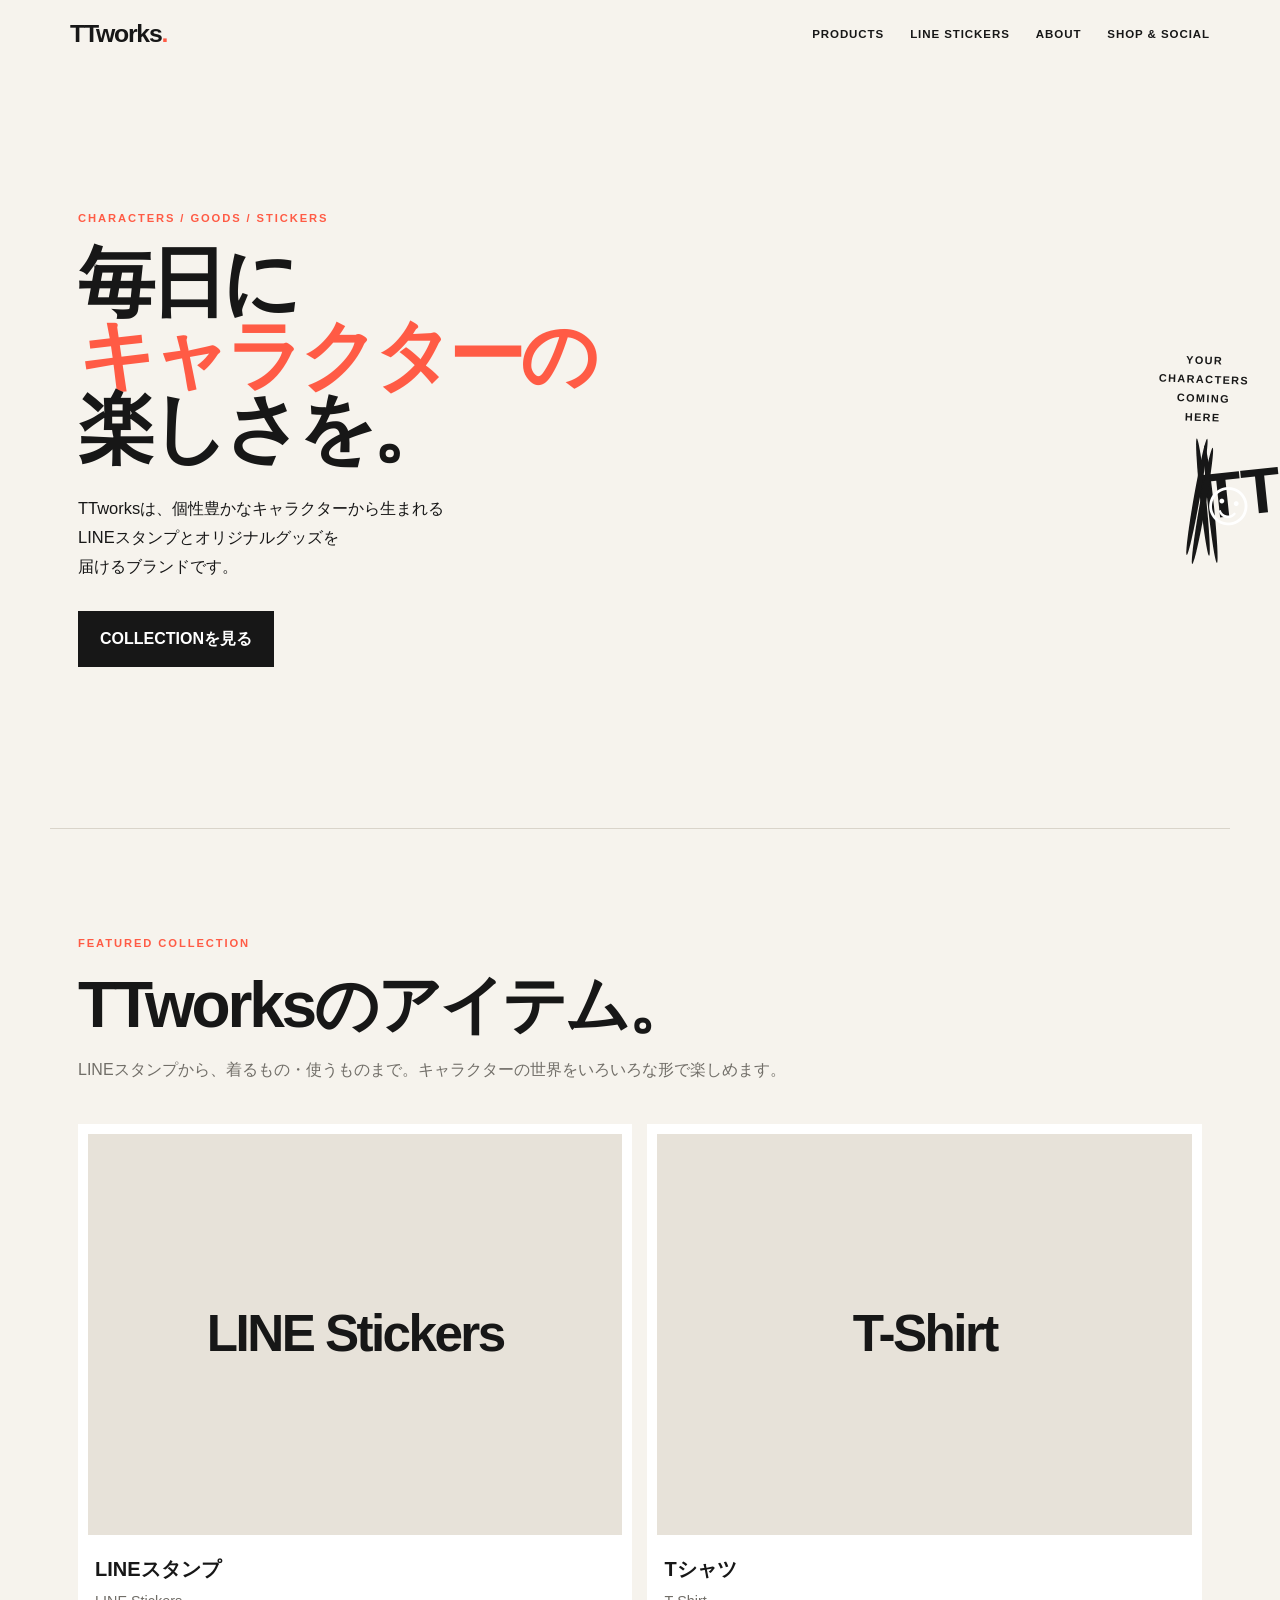
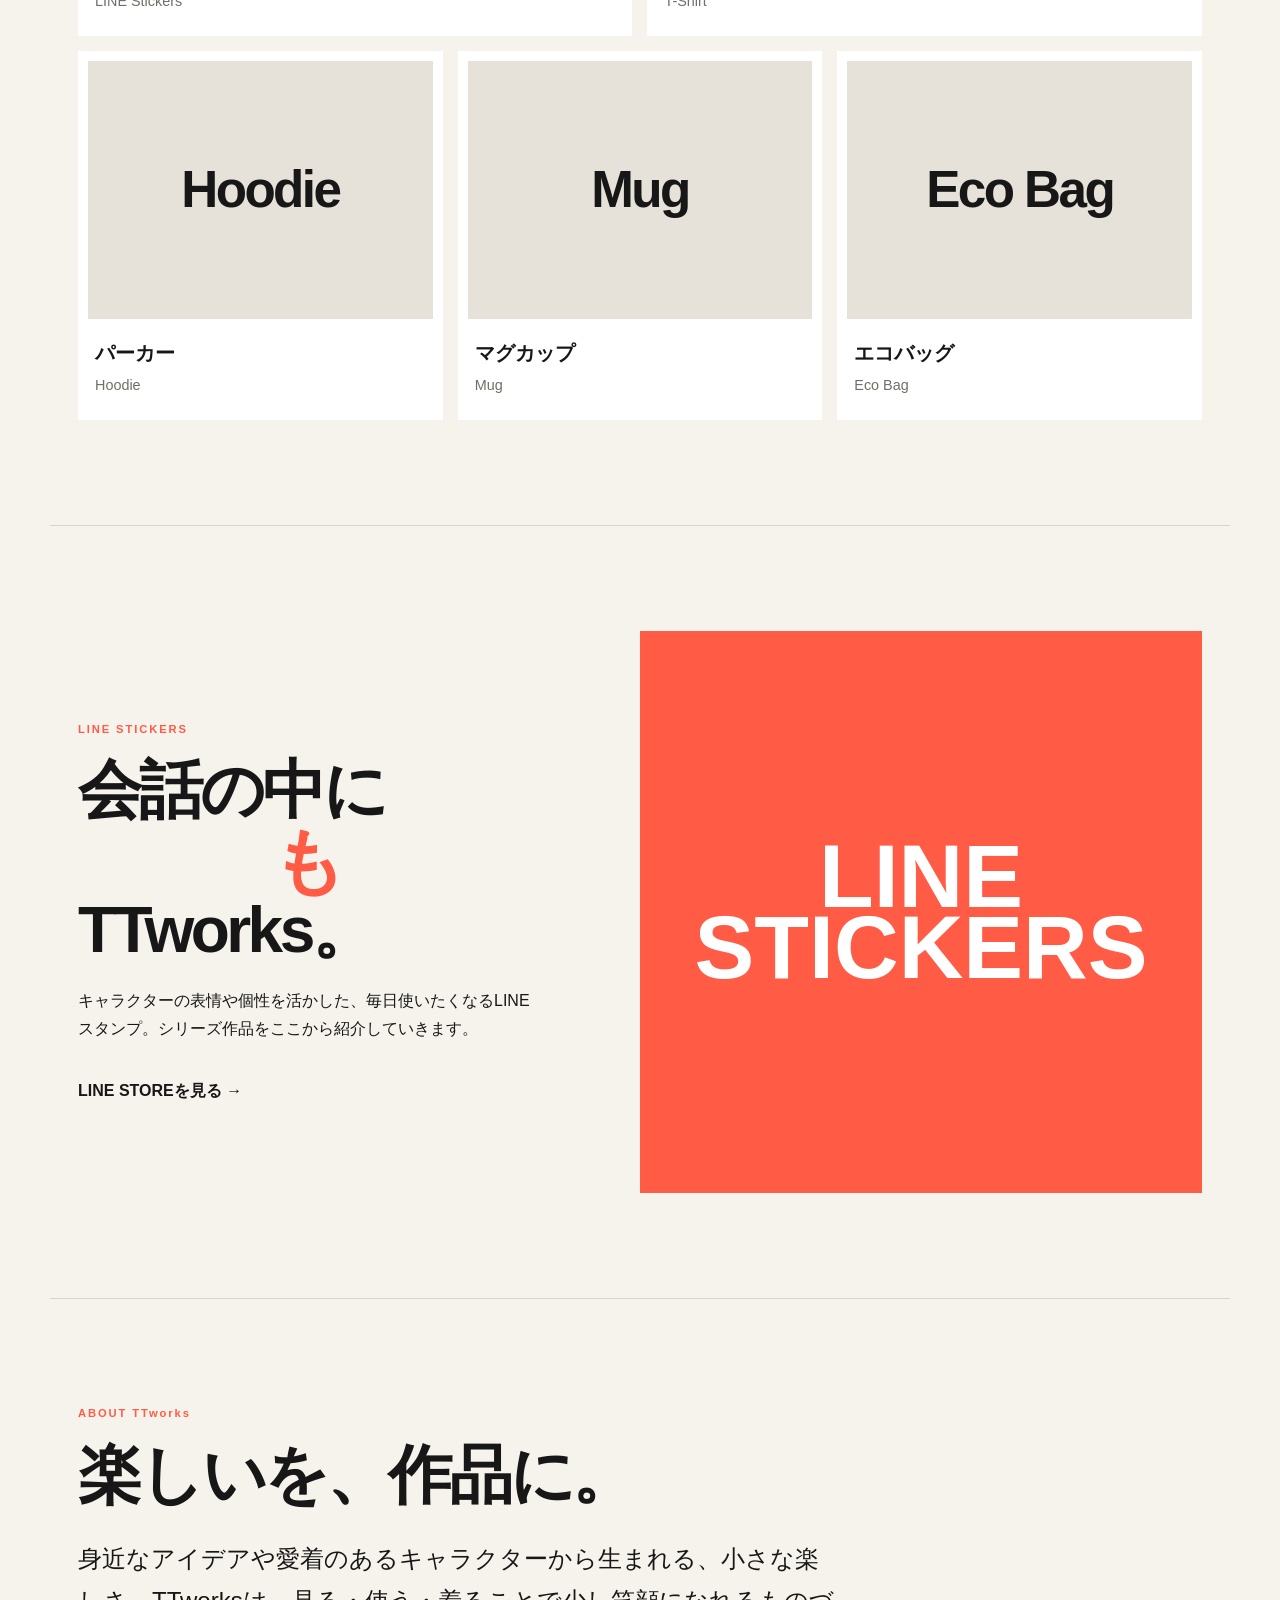
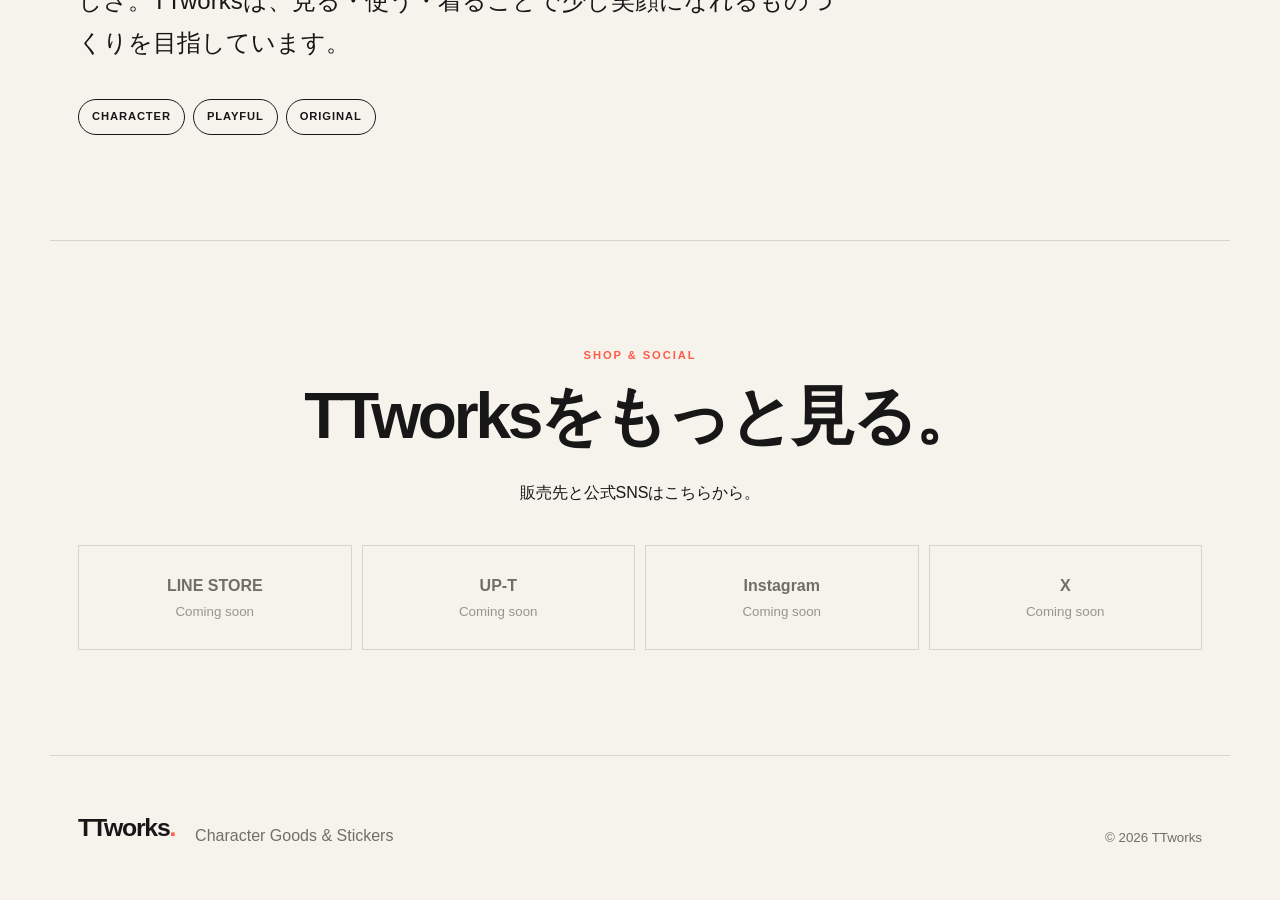
==== commit 7ea99cff: "Refine LINE STICKERS heading accent text" ====
--- a/index.html
+++ b/index.html
@@ -1,9 +1,9 @@
 <!doctype html>
-<html lang="ja"><head><meta charset="utf-8"><meta name="viewport" content="width=device-width,initial-scale=1"><meta name="description" content="TTworks公式サイト。LINEスタンプ、Tシャツ、パーカー、スウェット、マグカップ、エコバッグなどのオリジナルアイテムを紹介します。"><title>TTworks | Original Goods & Stickers</title><link rel="stylesheet" href="assets/css/style.css?v=3"></head><body>
+<html lang="ja"><head><meta charset="utf-8"><meta name="viewport" content="width=device-width,initial-scale=1"><meta name="description" content="TTworks公式サイト。LINEスタンプ、Tシャツ、パーカー、スウェット、マグカップ、エコバッグなどのオリジナルアイテムを紹介します。"><title>TTworks | Original Goods & Stickers</title><link rel="stylesheet" href="assets/css/style.css?v=5"></head><body>
 <header class="site-header"><a class="logo" href="#top">TTworks<span>.</span></a><button class="menu-button" aria-expanded="false" aria-controls="nav">MENU</button><nav id="nav" class="nav"><a href="#products">PRODUCTS</a><a href="#stickers">LINE STICKERS</a><a href="#about">ABOUT</a><a href="#shop">SHOP & SOCIAL</a></nav></header>
 <main id="top"><section class="hero"><div class="hero-copy"><p class="eyebrow">CHARACTERS / GOODS / STICKERS</p><h1>毎日に<br><em>キャラクターの</em><br>楽しさを。</h1><p class="lead">TTworksは、個性豊かなキャラクターから生まれる<br>LINEスタンプとオリジナルグッズを<br>届けるブランドです。</p><a class="button" href="#products">COLLECTIONを見る</a></div><div class="character-stage" aria-label="TTworksキャラクター画像掲載エリア"><span class="face face-a">TT</span><span class="face face-b">☺</span><p>YOUR CHARACTERS<br>COMING HERE</p></div></section>
 <section id="products" class="section"><p class="eyebrow">FEATURED COLLECTION</p><h2>TTworksのアイテム。</h2><p class="section-intro">LINEスタンプから、着るもの・使うものまで。キャラクターの世界をいろいろな形で楽しめます。</p><div id="product-grid" class="product-grid" aria-live="polite"></div></section>
-<section id="stickers" class="section feature"><div><p class="eyebrow">LINE STICKERS</p><h2>会話の中にも、<br>TTworks。</h2><p>キャラクターの表情や個性を活かした、毎日使いたくなるLINEスタンプ。シリーズ作品をここから紹介していきます。</p><a class="text-link" href="#shop">LINE STOREを見る →</a></div><div class="image-slot image-slot-large" data-image-key="lineStickers"><span>LINE<br>STICKERS</span></div></section>
+<section id="stickers" class="section feature"><div><p class="eyebrow">LINE STICKERS</p><h2 class="sticker-heading"><span>会話の中に</span><span class="sticker-accent">も</span><span class="sticker-brand">TTworks。</span></h2><p>キャラクターの表情や個性を活かした、毎日使いたくなるLINEスタンプ。シリーズ作品をここから紹介していきます。</p><a class="text-link" href="#shop">LINE STOREを見る →</a></div><div class="image-slot image-slot-large" data-image-key="lineStickers"><span>LINE<br>STICKERS</span></div></section>
 <section id="about" class="section about"><p class="eyebrow">ABOUT TTworks</p><h2>楽しいを、作品に。</h2><p>身近なアイデアや愛着のあるキャラクターから生まれる、小さな楽しさ。TTworksは、見る・使う・着ることで少し笑顔になれるものづくりを目指しています。</p><div class="character-tags"><span>CHARACTER</span><span>PLAYFUL</span><span>ORIGINAL</span></div></section>
 <section id="shop" class="section shop"><p class="eyebrow">SHOP & SOCIAL</p><h2>TTworksをもっと見る。</h2><p>販売先と公式SNSはこちらから。</p><div id="external-links" class="external-links"></div></section></main>
 <footer><a class="logo" href="#top">TTworks<span>.</span></a><p>Character Goods & Stickers</p><small>© <span id="year"></span> TTworks</small></footer><script src="assets/js/site-data.js"></script><script src="assets/js/main.js"></script></body></html>
--- a/assets/css/style.css
+++ b/assets/css/style.css
@@ -1 +1 @@
-:root{--ink:#171717;--paper:#f6f3ed;--accent:#ff5b45;--yellow:#ffd94a;--line:#d9d4ca;--white:#fff;--muted:#716e68;--max:1180px}*{box-sizing:border-box}html{scroll-behavior:smooth}body{margin:0;background:var(--paper);color:var(--ink);font-family:-apple-system,BlinkMacSystemFont,"Helvetica Neue","Noto Sans JP",Arial,sans-serif;line-height:1.75}a{color:inherit}.site-header{height:68px;max-width:var(--max);margin:auto;padding:0 20px;display:flex;align-items:center;justify-content:space-between;position:relative;z-index:20}.logo{font-size:1.55rem;font-weight:900;text-decoration:none;letter-spacing:-.05em}.logo span,.hero em{color:var(--accent);font-style:normal}.nav{display:flex;gap:26px}.nav a{font-size:.72rem;font-weight:800;letter-spacing:.08em;text-decoration:none}.menu-button{display:none;background:transparent;border:1px solid var(--ink);font:inherit;font-size:.72rem;font-weight:800;padding:8px 10px}.hero{max-width:var(--max);margin:auto;min-height:760px;padding:80px 28px 100px;display:grid;grid-template-columns:1.1fr .9fr;align-items:center;gap:5vw}.eyebrow{font-size:.7rem;font-weight:900;letter-spacing:.17em;color:var(--accent);margin:0 0 17px}.hero h1{font-size:clamp(3.2rem,6vw,5.5rem);line-height:.95;letter-spacing:-.065em;margin:0}.hero h1 em{display:inline-block;white-space:nowrap}.lead{max-width:550px;margin:30px 0;font-size:1.03rem}.button{display:inline-block;background:var(--ink);color:#fff;text-decoration:none;padding:14px 22px;font-weight:800}.character-stage{aspect-ratio:1;max-width:480px;justify-self:end;background:var(--yellow);border-radius:48% 52% 44% 56%;position:relative;display:grid;place-items:center;transform:rotate(2deg)}.character-stage p{position:absolute;bottom:12%;font-size:.68rem;font-weight:900;letter-spacing:.13em;text-align:center}.face{position:absolute;width:38%;aspect-ratio:1;background:#fff;border:3px solid var(--ink);border-radius:50%;display:grid;place-items:center;font-weight:900;font-size:clamp(2rem,5vw,4rem);box-shadow:7px 8px 0 var(--ink)}.face-a{left:13%;top:19%;transform:rotate(-8deg)}.face-b{right:12%;top:34%;transform:rotate(8deg);background:var(--accent);color:#fff}.section{max-width:var(--max);margin:auto;padding:105px 28px;border-top:1px solid var(--line)}.section h2{font-size:clamp(2.2rem,5vw,4.5rem);line-height:1.08;letter-spacing:-.05em;margin:0 0 28px}.section-intro{color:var(--muted);margin:-12px 0 40px}.product-grid{display:grid;grid-template-columns:repeat(6,1fr);gap:15px}.product-card{background:var(--white);padding:10px 10px 20px}.product-card:nth-child(1),.product-card:nth-child(2){grid-column:span 3}.product-card:nth-child(n+3){grid-column:span 2}.product-image,.image-slot{background:#e7e2d9;overflow:hidden;position:relative}.product-image{aspect-ratio:4/3}.product-image img,.image-slot img{width:100%;height:100%;object-fit:cover;display:block}.image-fallback{width:100%;height:100%;display:grid;place-items:center;text-align:center;font-size:clamp(1.5rem,4vw,3.8rem);font-weight:900;line-height:.9;letter-spacing:-.05em}.product-card h3{font-size:1.25rem;margin:17px 7px 0}.product-card p{margin:2px 7px;color:var(--muted);font-size:.9rem}.feature{display:grid;grid-template-columns:.9fr 1.1fr;gap:8vw;align-items:center}.feature h2{margin-bottom:22px}.text-link{font-weight:900;text-decoration:none;display:inline-block;margin-top:18px}.image-slot-large{aspect-ratio:1;background:var(--accent);color:#fff}.image-slot-large>span{width:100%;height:100%;display:grid;place-items:center;text-align:center;font-size:clamp(2.6rem,7vw,6rem);font-weight:900;line-height:.8}.about>p:last-of-type{font-size:clamp(1.15rem,2vw,1.5rem);max-width:760px}.character-tags{display:flex;gap:8px;flex-wrap:wrap;margin-top:35px}.character-tags span{border:1px solid var(--ink);border-radius:999px;padding:7px 13px;font-size:.7rem;font-weight:900;letter-spacing:.08em}.shop{text-align:center}.external-links{display:grid;grid-template-columns:repeat(4,1fr);gap:10px;margin-top:38px}.external-link,.external-coming{min-height:105px;border:1px solid var(--line);padding:20px;display:flex;flex-direction:column;justify-content:center;text-decoration:none;font-weight:900}.external-link{background:var(--ink);color:#fff}.external-link small,.external-coming small{display:block;font-weight:500;opacity:.7}.external-coming{color:var(--muted)}footer{max-width:var(--max);margin:auto;padding:50px 28px;border-top:1px solid var(--line);display:flex;align-items:end;gap:20px}footer p{margin:0;color:var(--muted)}footer small{margin-left:auto;color:var(--muted)}@media(max-width:720px){.site-header{height:62px}.menu-button{display:block}.nav{display:none;position:absolute;top:62px;left:0;right:0;background:var(--paper);padding:24px 20px;border-top:1px solid var(--line);border-bottom:1px solid var(--line);flex-direction:column;gap:18px}.nav.open{display:flex}.hero{min-height:auto;padding:55px 20px 75px;grid-template-columns:1fr;gap:55px}.hero h1{font-size:clamp(2.6rem,12.5vw,3.2rem)}.lead{font-size:.96rem;margin:25px 0}.character-stage{width:86%;justify-self:center}.section{padding:72px 20px}.section h2{font-size:2.55rem}.section-intro{font-size:.86rem}.product-grid{display:flex;overflow-x:auto;gap:12px;margin-right:-20px;padding-right:20px;scroll-snap-type:x mandatory}.product-card,.product-card:nth-child(n){min-width:78vw;grid-column:auto;scroll-snap-align:start}.feature{grid-template-columns:1fr;gap:42px}.image-slot-large{order:-1}.external-links{grid-template-columns:1fr 1fr}.shop{text-align:left}footer{padding:38px 20px;display:block}footer p{margin:7px 0 22px}footer small{margin:0}}@media(max-width:390px){.external-links{grid-template-columns:1fr}.product-card,.product-card:nth-child(n){min-width:84vw}}+:root{--ink:#171717;--paper:#f6f3ed;--accent:#ff5b45;--yellow:#ffd94a;--line:#d9d4ca;--white:#fff;--muted:#716e68;--max:1180px}*{box-sizing:border-box}html{scroll-behavior:smooth}body{margin:0;background:var(--paper);color:var(--ink);font-family:-apple-system,BlinkMacSystemFont,"Helvetica Neue","Noto Sans JP",Arial,sans-serif;line-height:1.75}a{color:inherit}.site-header{height:68px;max-width:var(--max);margin:auto;padding:0 20px;display:flex;align-items:center;justify-content:space-between;position:relative;z-index:20}.logo{font-size:1.55rem;font-weight:900;text-decoration:none;letter-spacing:-.05em}.logo span,.hero em{color:var(--accent);font-style:normal}.nav{display:flex;gap:26px}.nav a{font-size:.72rem;font-weight:800;letter-spacing:.08em;text-decoration:none}.menu-button{display:none;background:transparent;border:1px solid var(--ink);font:inherit;font-size:.72rem;font-weight:800;padding:8px 10px}.hero{max-width:var(--max);margin:auto;min-height:760px;padding:80px 28px 100px;display:grid;grid-template-columns:1.1fr .9fr;align-items:center;gap:5vw}.eyebrow{font-size:.7rem;font-weight:900;letter-spacing:.17em;color:var(--accent);margin:0 0 17px}.hero h1{font-size:clamp(3.2rem,6vw,5.5rem);line-height:.95;letter-spacing:-.065em;margin:0}.hero h1 em{display:inline-block;white-space:nowrap}.lead{max-width:550px;margin:30px 0;font-size:1.03rem}.button{display:inline-block;background:var(--ink);color:#fff;text-decoration:none;padding:14px 22px;font-weight:800}.character-stage{aspect-ratio:1;max-width:480px;justify-self:end;background:var(--yellow);border-radius:48% 52% 44% 56%;position:relative;display:grid;place-items:center;transform:rotate(2deg)}.character-stage p{position:absolute;bottom:12%;font-size:.68rem;font-weight:900;letter-spacing:.13em;text-align:center}.face{position:absolute;width:38%;aspect-ratio:1;background:#fff;border:3px solid var(--ink);border-radius:50%;display:grid;place-items:center;font-weight:900;font-size:clamp(2rem,5vw,4rem);box-shadow:7px 8px 0 var(--ink)}.face-a{left:13%;top:19%;transform:rotate(-8deg)}.face-b{right:12%;top:34%;transform:rotate(8deg);background:var(--accent);color:#fff}.section{max-width:var(--max);margin:auto;padding:105px 28px;border-top:1px solid var(--line)}.section h2{font-size:clamp(2.2rem,5vw,4.5rem);line-height:1.08;letter-spacing:-.05em;margin:0 0 28px}.section-intro{color:var(--muted);margin:-12px 0 40px}.product-grid{display:grid;grid-template-columns:repeat(6,1fr);gap:15px}.product-card{background:var(--white);padding:10px 10px 20px}.product-card:nth-child(1),.product-card:nth-child(2){grid-column:span 3}.product-card:nth-child(n+3){grid-column:span 2}.product-image,.image-slot{background:#e7e2d9;overflow:hidden;position:relative}.product-image{aspect-ratio:4/3}.product-image img,.image-slot img{width:100%;height:100%;object-fit:cover;display:block}.image-fallback{width:100%;height:100%;display:grid;place-items:center;text-align:center;font-size:clamp(1.5rem,4vw,3.8rem);font-weight:900;line-height:.9;letter-spacing:-.05em}.product-card h3{font-size:1.25rem;margin:17px 7px 0}.product-card p{margin:2px 7px;color:var(--muted);font-size:.9rem}.feature{display:grid;grid-template-columns:.9fr 1.1fr;gap:8vw;align-items:center}.feature h2{margin-bottom:22px}.sticker-heading>span{display:block;white-space:nowrap}.sticker-heading .sticker-accent{color:var(--accent);font-size:1.12em;line-height:.98;text-align:center}.sticker-heading .sticker-brand{font-weight:900;letter-spacing:-.055em}.text-link{font-weight:900;text-decoration:none;display:inline-block;margin-top:18px}.image-slot-large{aspect-ratio:1;background:var(--accent);color:#fff}.image-slot-large>span{width:100%;height:100%;display:grid;place-items:center;text-align:center;font-size:clamp(2.6rem,7vw,6rem);font-weight:900;line-height:.8}.about>p:last-of-type{font-size:clamp(1.15rem,2vw,1.5rem);max-width:760px}.character-tags{display:flex;gap:8px;flex-wrap:wrap;margin-top:35px}.character-tags span{border:1px solid var(--ink);border-radius:999px;padding:7px 13px;font-size:.7rem;font-weight:900;letter-spacing:.08em}.shop{text-align:center}.external-links{display:grid;grid-template-columns:repeat(4,1fr);gap:10px;margin-top:38px}.external-link,.external-coming{min-height:105px;border:1px solid var(--line);padding:20px;display:flex;flex-direction:column;justify-content:center;text-decoration:none;font-weight:900}.external-link{background:var(--ink);color:#fff}.external-link small,.external-coming small{display:block;font-weight:500;opacity:.7}.external-coming{color:var(--muted)}footer{max-width:var(--max);margin:auto;padding:50px 28px;border-top:1px solid var(--line);display:flex;align-items:end;gap:20px}footer p{margin:0;color:var(--muted)}footer small{margin-left:auto;color:var(--muted)}@media(max-width:720px){.site-header{height:62px}.menu-button{display:block}.nav{display:none;position:absolute;top:62px;left:0;right:0;background:var(--paper);padding:24px 20px;border-top:1px solid var(--line);border-bottom:1px solid var(--line);flex-direction:column;gap:18px}.nav.open{display:flex}.hero{min-height:auto;padding:55px 20px 75px;grid-template-columns:1fr;gap:55px}.hero h1{font-size:clamp(2.6rem,12.5vw,3.2rem)}.lead{font-size:.96rem;margin:25px 0}.character-stage{width:86%;justify-self:center}.section{padding:72px 20px}.section h2{font-size:2.55rem}.section-intro{font-size:.86rem}.product-grid{display:flex;overflow-x:auto;gap:12px;margin-right:-20px;padding-right:20px;scroll-snap-type:x mandatory}.product-card,.product-card:nth-child(n){min-width:78vw;grid-column:auto;scroll-snap-align:start}.feature{grid-template-columns:1fr;gap:42px}.image-slot-large{order:-1}.external-links{grid-template-columns:1fr 1fr}.shop{text-align:left}footer{padding:38px 20px;display:block}footer p{margin:7px 0 22px}footer small{margin:0}}@media(max-width:390px){.external-links{grid-template-columns:1fr}.product-card,.product-card:nth-child(n){min-width:84vw}}
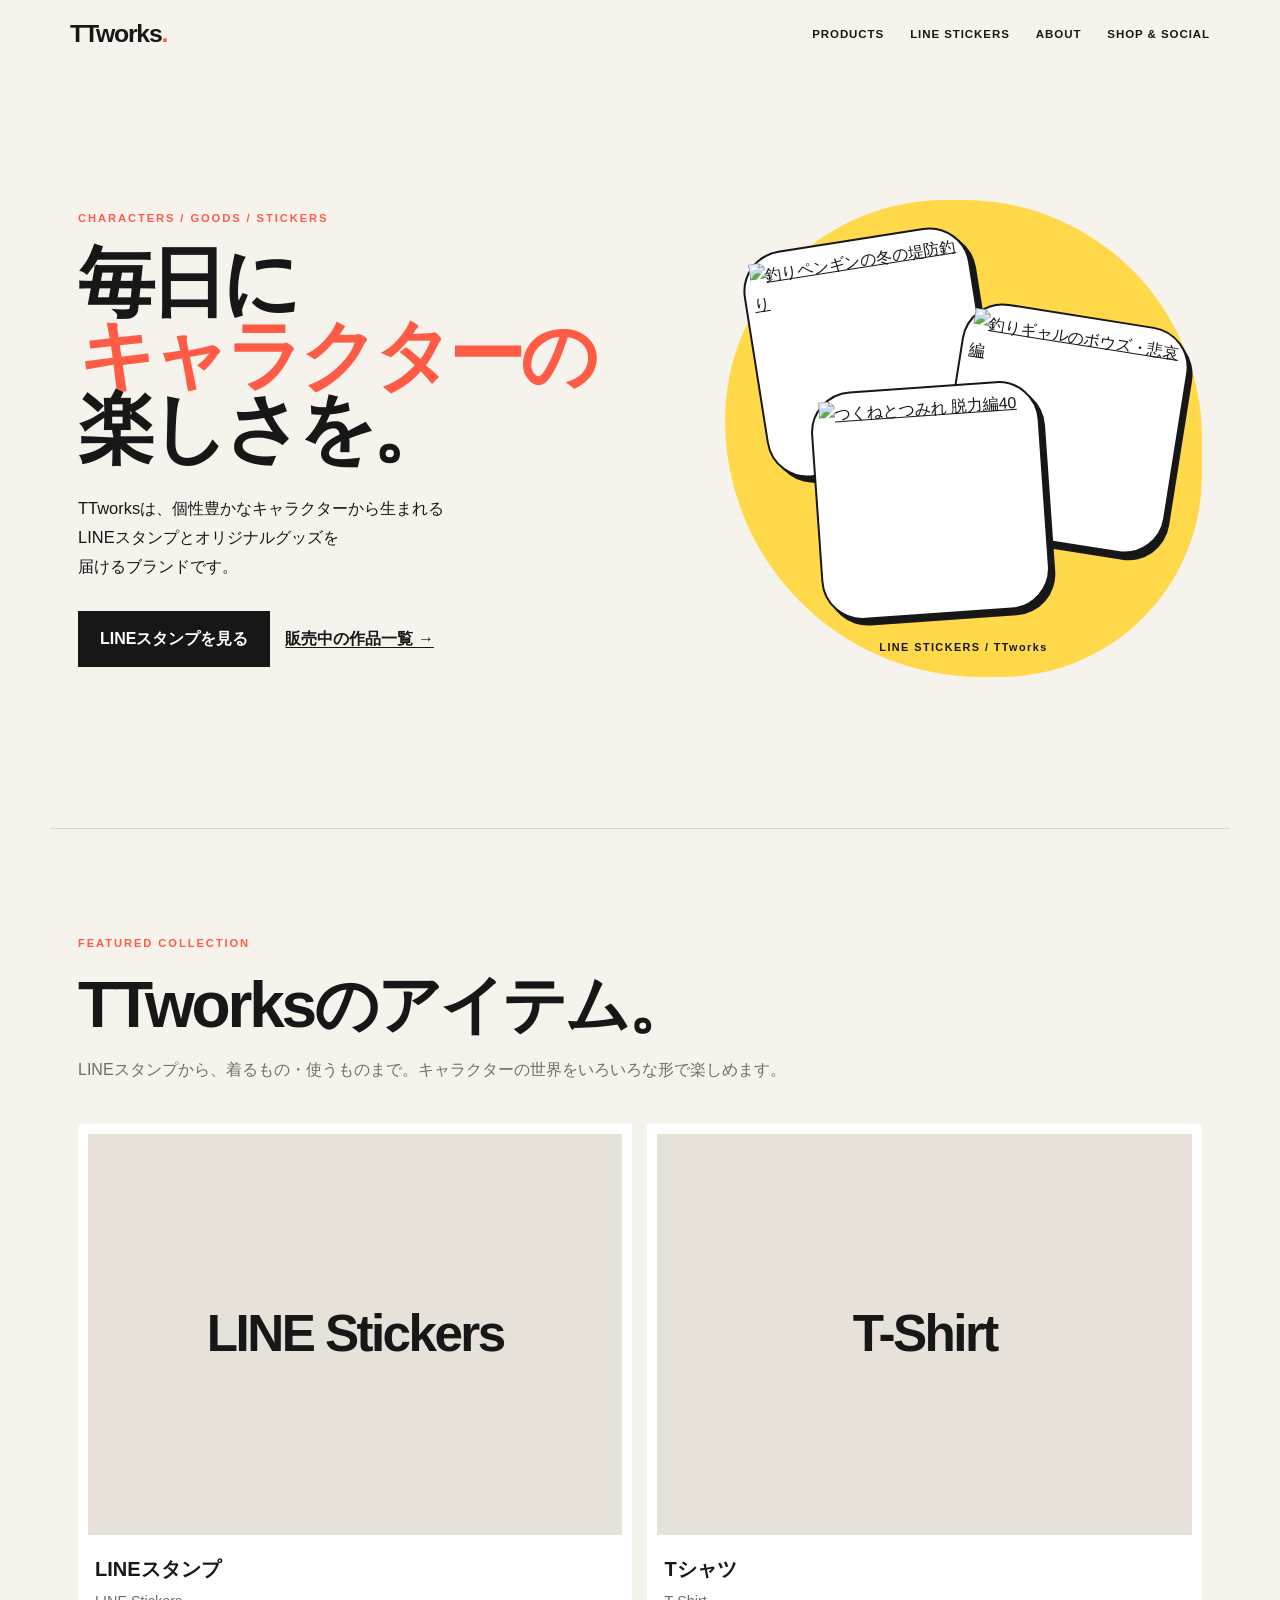
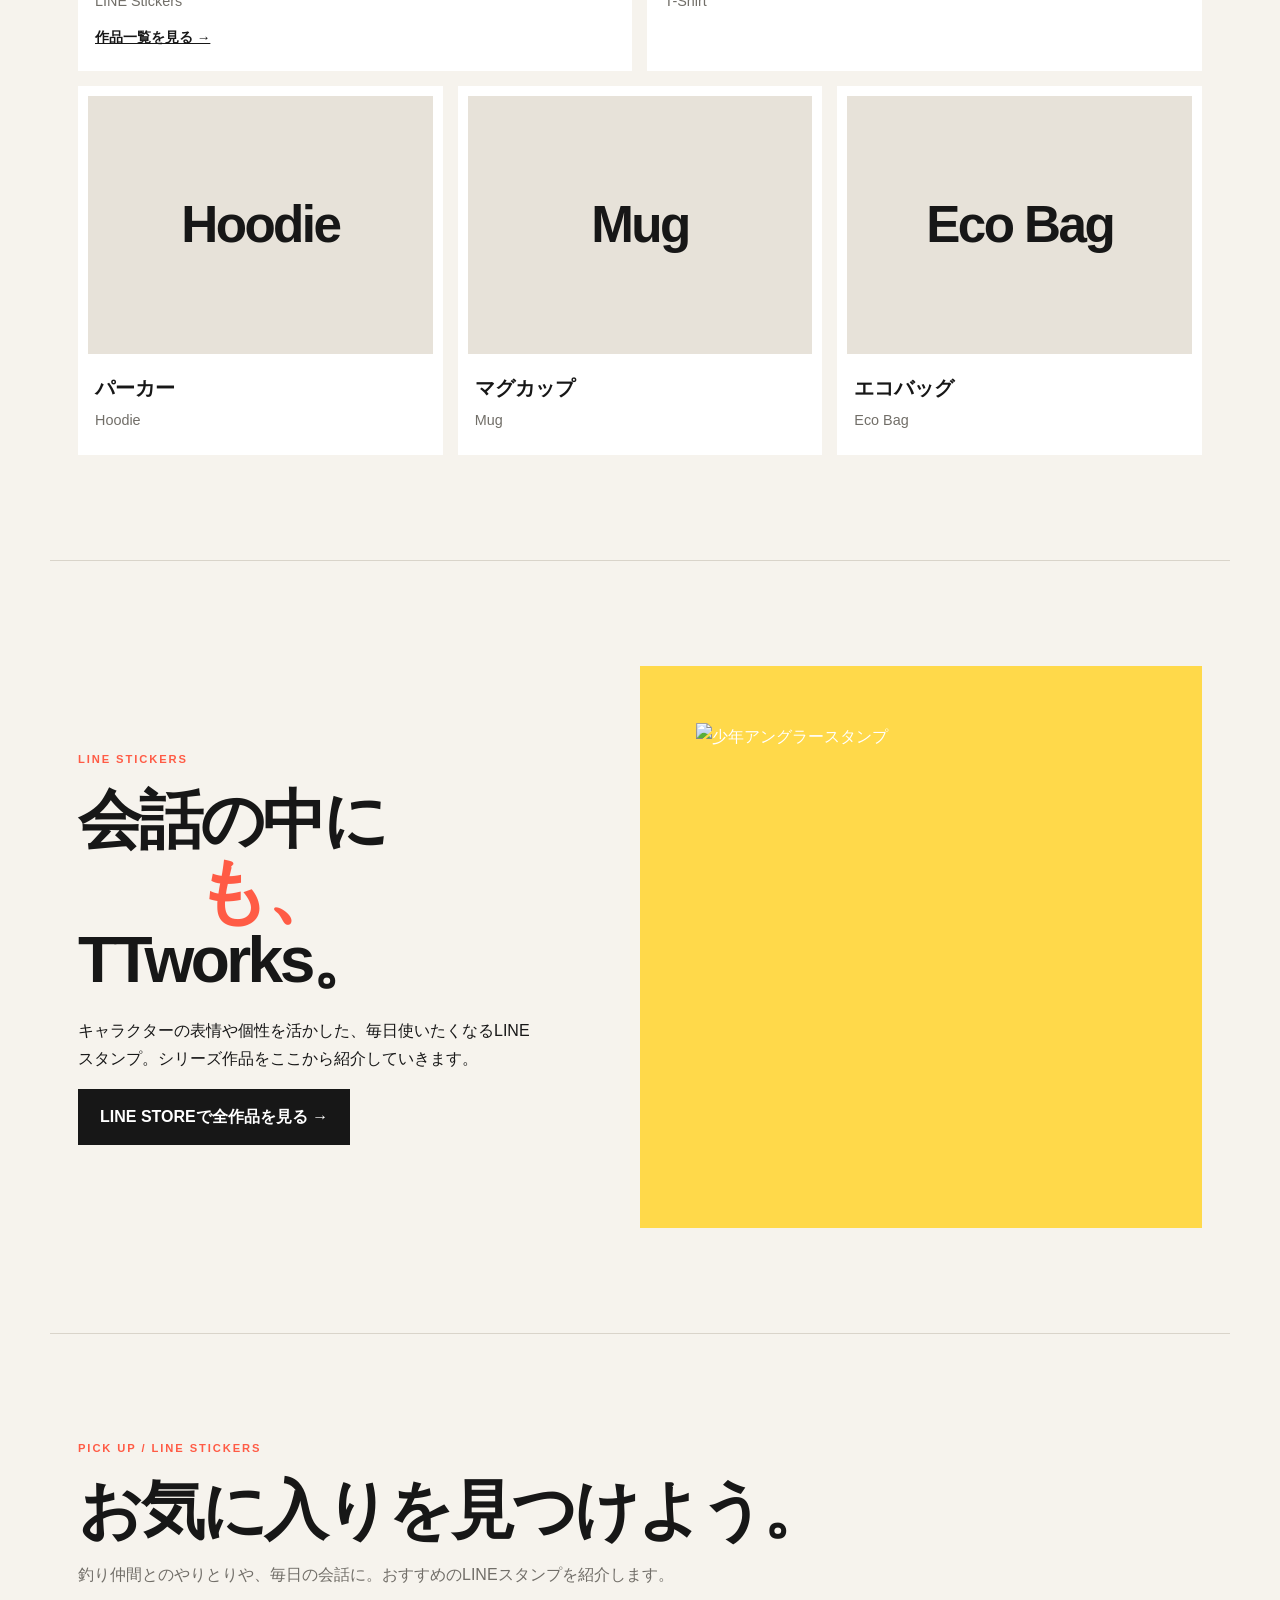
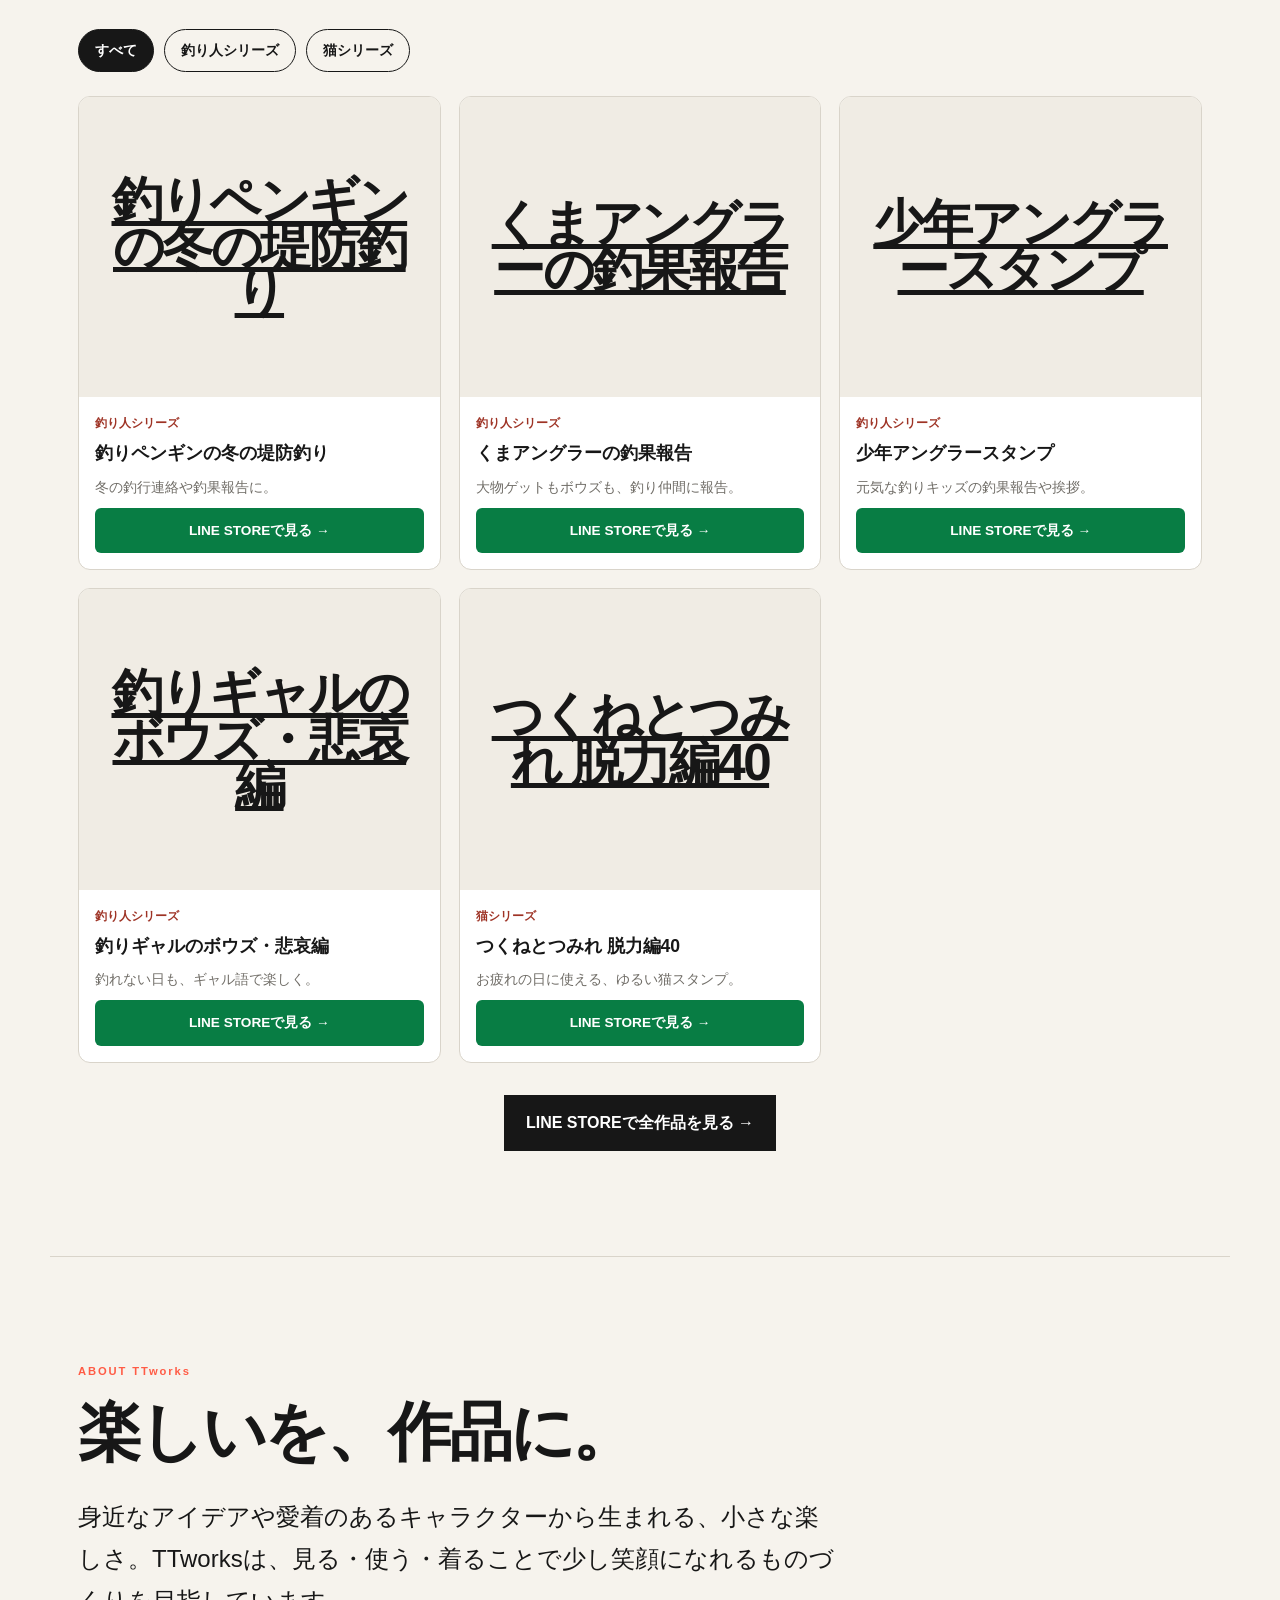
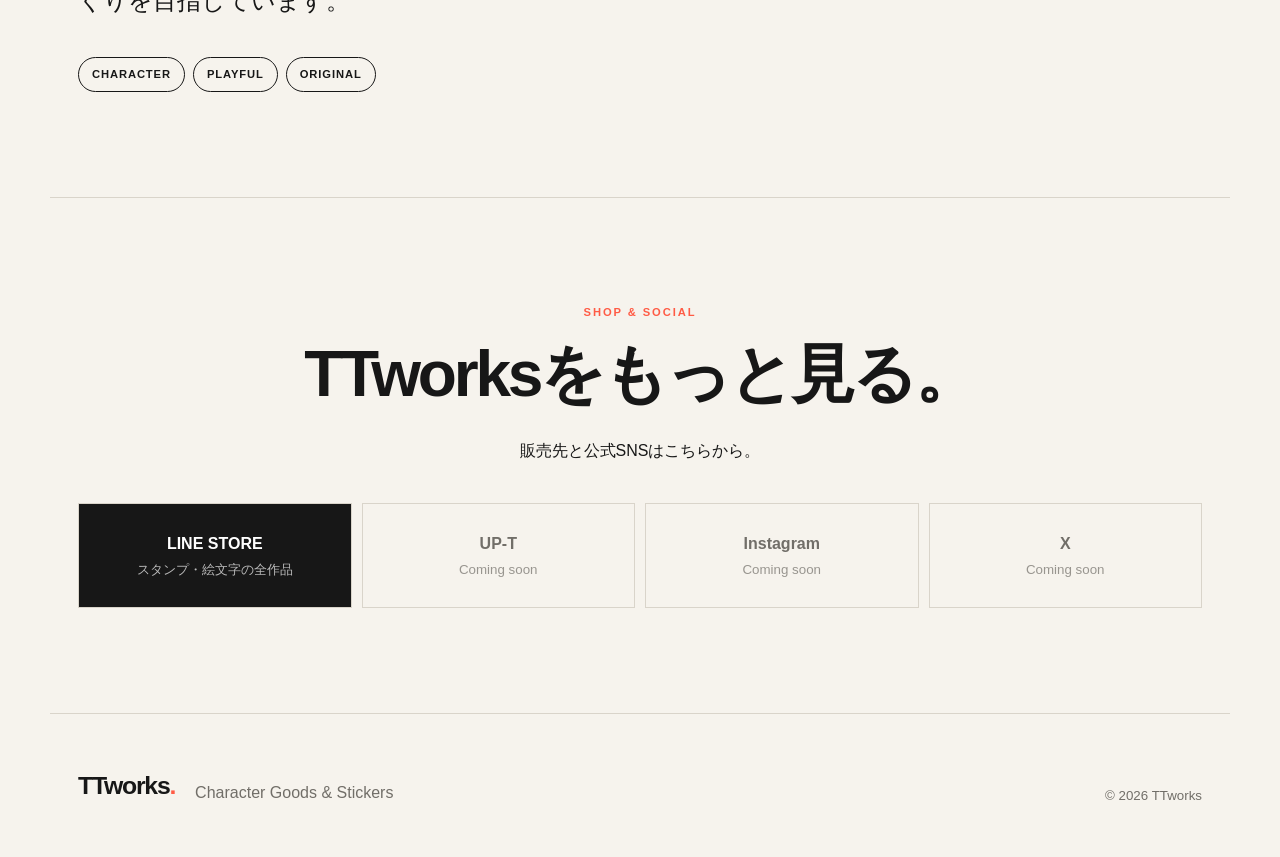
==== commit 7d001209: "Show verified LINE STORE stickers and purchase links on public site" ====
--- a/index.html
+++ b/index.html
@@ -1,9 +1,10 @@
 <!doctype html>
-<html lang="ja"><head><meta charset="utf-8"><meta name="viewport" content="width=device-width,initial-scale=1"><meta name="description" content="TTworks公式サイト。LINEスタンプ、Tシャツ、パーカー、スウェット、マグカップ、エコバッグなどのオリジナルアイテムを紹介します。"><title>TTworks | Original Goods & Stickers</title><link rel="stylesheet" href="assets/css/style.css?v=5"></head><body>
+<html lang="ja"><head><meta charset="utf-8"><meta name="viewport" content="width=device-width,initial-scale=1"><meta name="description" content="TTworks公式サイト。釣り人や猫のオリジナルLINEスタンプを、作品画像から選んでLINE STOREへ。オリジナルグッズも紹介します。"><title>TTworks | Original Goods & Stickers</title><link rel="stylesheet" href="assets/css/style.css?v=6"></head><body>
 <header class="site-header"><a class="logo" href="#top">TTworks<span>.</span></a><button class="menu-button" aria-expanded="false" aria-controls="nav">MENU</button><nav id="nav" class="nav"><a href="#products">PRODUCTS</a><a href="#stickers">LINE STICKERS</a><a href="#about">ABOUT</a><a href="#shop">SHOP & SOCIAL</a></nav></header>
-<main id="top"><section class="hero"><div class="hero-copy"><p class="eyebrow">CHARACTERS / GOODS / STICKERS</p><h1>毎日に<br><em>キャラクターの</em><br>楽しさを。</h1><p class="lead">TTworksは、個性豊かなキャラクターから生まれる<br>LINEスタンプとオリジナルグッズを<br>届けるブランドです。</p><a class="button" href="#products">COLLECTIONを見る</a></div><div class="character-stage" aria-label="TTworksキャラクター画像掲載エリア"><span class="face face-a">TT</span><span class="face face-b">☺</span><p>YOUR CHARACTERS<br>COMING HERE</p></div></section>
+<main id="top"><section class="hero"><div class="hero-copy"><p class="eyebrow">CHARACTERS / GOODS / STICKERS</p><h1>毎日に<br><em>キャラクターの</em><br>楽しさを。</h1><p class="lead">TTworksは、個性豊かなキャラクターから生まれる<br>LINEスタンプとオリジナルグッズを<br>届けるブランドです。</p><a class="button" href="#sticker-catalog">LINEスタンプを見る</a><a class="hero-secondary" href="https://store.line.me/stickershop/author/5220284/ja" target="_blank" rel="noopener noreferrer">販売中の作品一覧 →</a></div><div class="character-stage character-stage-live" aria-label="TTworksのLINEスタンプ"><a class="stage-sticker stage-a" href="https://store.line.me/stickershop/product/38132916/ja" target="_blank" rel="noopener noreferrer"><img src="https://stickershop.line-scdn.net/stickershop/v1/product/38132916/LINEStorePC/main.png?v=1" alt="釣りペンギンの冬の堤防釣り"></a><a class="stage-sticker stage-b" href="https://store.line.me/stickershop/product/37225674/ja" target="_blank" rel="noopener noreferrer"><img src="https://stickershop.line-scdn.net/stickershop/v1/product/37225674/LINEStorePC/main.png?v=1" alt="釣りギャルのボウズ・悲哀編"></a><a class="stage-sticker stage-c" href="https://store.line.me/stickershop/product/36962572/ja" target="_blank" rel="noopener noreferrer"><img src="https://stickershop.line-scdn.net/stickershop/v1/product/36962572/LINEStorePC/main.png?v=1" alt="つくねとつみれ 脱力編40"></a><p>LINE STICKERS / TTworks</p></div></section>
 <section id="products" class="section"><p class="eyebrow">FEATURED COLLECTION</p><h2>TTworksのアイテム。</h2><p class="section-intro">LINEスタンプから、着るもの・使うものまで。キャラクターの世界をいろいろな形で楽しめます。</p><div id="product-grid" class="product-grid" aria-live="polite"></div></section>
-<section id="stickers" class="section feature"><div><p class="eyebrow">LINE STICKERS</p><h2 class="sticker-heading"><span>会話の中に</span><span class="sticker-accent">も</span><span class="sticker-brand">TTworks。</span></h2><p>キャラクターの表情や個性を活かした、毎日使いたくなるLINEスタンプ。シリーズ作品をここから紹介していきます。</p><a class="text-link" href="#shop">LINE STOREを見る →</a></div><div class="image-slot image-slot-large" data-image-key="lineStickers"><span>LINE<br>STICKERS</span></div></section>
+<section id="stickers" class="section feature"><div><p class="eyebrow">LINE STICKERS</p><h2 class="sticker-heading"><span>会話の中に</span><span class="sticker-accent">も、</span><span class="sticker-brand">TTworks。</span></h2><p>キャラクターの表情や個性を活かした、毎日使いたくなるLINEスタンプ。シリーズ作品をここから紹介していきます。</p><a class="button" href="https://store.line.me/stickershop/author/5220284/ja" target="_blank" rel="noopener noreferrer">LINE STOREで全作品を見る →</a></div><div class="image-slot image-slot-large sticker-feature-live" data-image-key="lineStickers"><img src="https://stickershop.line-scdn.net/stickershop/v1/product/38167084/LINEStorePC/main.png?v=1" alt="少年アングラースタンプ" loading="lazy"></div></section>
+<section id="sticker-catalog" class="section sticker-catalog"><p class="eyebrow">PICK UP / LINE STICKERS</p><h2>お気に入りを見つけよう。</h2><p class="section-intro">釣り仲間とのやりとりや、毎日の会話に。おすすめのLINEスタンプを紹介します。</p><div class="sticker-filters" id="sticker-filters" aria-label="シリーズで絞り込む"></div><div class="sticker-grid" id="sticker-grid" aria-live="polite"></div><noscript><p>作品一覧は<a href="https://store.line.me/stickershop/author/5220284/ja">LINE STOREのクリエイターページ</a>からご覧ください。</p></noscript><div class="sticker-all"><a class="button" href="https://store.line.me/stickershop/author/5220284/ja" target="_blank" rel="noopener noreferrer">LINE STOREで全作品を見る →</a></div></section>
 <section id="about" class="section about"><p class="eyebrow">ABOUT TTworks</p><h2>楽しいを、作品に。</h2><p>身近なアイデアや愛着のあるキャラクターから生まれる、小さな楽しさ。TTworksは、見る・使う・着ることで少し笑顔になれるものづくりを目指しています。</p><div class="character-tags"><span>CHARACTER</span><span>PLAYFUL</span><span>ORIGINAL</span></div></section>
 <section id="shop" class="section shop"><p class="eyebrow">SHOP & SOCIAL</p><h2>TTworksをもっと見る。</h2><p>販売先と公式SNSはこちらから。</p><div id="external-links" class="external-links"></div></section></main>
-<footer><a class="logo" href="#top">TTworks<span>.</span></a><p>Character Goods & Stickers</p><small>© <span id="year"></span> TTworks</small></footer><script src="assets/js/site-data.js"></script><script src="assets/js/main.js"></script></body></html>+<footer><a class="logo" href="#top">TTworks<span>.</span></a><p>Character Goods & Stickers</p><small>© <span id="year"></span> TTworks</small></footer><script src="assets/js/site-data.js?v=2"></script><script src="assets/js/main.js?v=2"></script></body></html>
--- a/assets/css/style.css
+++ b/assets/css/style.css
@@ -1 +1,3 @@
-:root{--ink:#171717;--paper:#f6f3ed;--accent:#ff5b45;--yellow:#ffd94a;--line:#d9d4ca;--white:#fff;--muted:#716e68;--max:1180px}*{box-sizing:border-box}html{scroll-behavior:smooth}body{margin:0;background:var(--paper);color:var(--ink);font-family:-apple-system,BlinkMacSystemFont,"Helvetica Neue","Noto Sans JP",Arial,sans-serif;line-height:1.75}a{color:inherit}.site-header{height:68px;max-width:var(--max);margin:auto;padding:0 20px;display:flex;align-items:center;justify-content:space-between;position:relative;z-index:20}.logo{font-size:1.55rem;font-weight:900;text-decoration:none;letter-spacing:-.05em}.logo span,.hero em{color:var(--accent);font-style:normal}.nav{display:flex;gap:26px}.nav a{font-size:.72rem;font-weight:800;letter-spacing:.08em;text-decoration:none}.menu-button{display:none;background:transparent;border:1px solid var(--ink);font:inherit;font-size:.72rem;font-weight:800;padding:8px 10px}.hero{max-width:var(--max);margin:auto;min-height:760px;padding:80px 28px 100px;display:grid;grid-template-columns:1.1fr .9fr;align-items:center;gap:5vw}.eyebrow{font-size:.7rem;font-weight:900;letter-spacing:.17em;color:var(--accent);margin:0 0 17px}.hero h1{font-size:clamp(3.2rem,6vw,5.5rem);line-height:.95;letter-spacing:-.065em;margin:0}.hero h1 em{display:inline-block;white-space:nowrap}.lead{max-width:550px;margin:30px 0;font-size:1.03rem}.button{display:inline-block;background:var(--ink);color:#fff;text-decoration:none;padding:14px 22px;font-weight:800}.character-stage{aspect-ratio:1;max-width:480px;justify-self:end;background:var(--yellow);border-radius:48% 52% 44% 56%;position:relative;display:grid;place-items:center;transform:rotate(2deg)}.character-stage p{position:absolute;bottom:12%;font-size:.68rem;font-weight:900;letter-spacing:.13em;text-align:center}.face{position:absolute;width:38%;aspect-ratio:1;background:#fff;border:3px solid var(--ink);border-radius:50%;display:grid;place-items:center;font-weight:900;font-size:clamp(2rem,5vw,4rem);box-shadow:7px 8px 0 var(--ink)}.face-a{left:13%;top:19%;transform:rotate(-8deg)}.face-b{right:12%;top:34%;transform:rotate(8deg);background:var(--accent);color:#fff}.section{max-width:var(--max);margin:auto;padding:105px 28px;border-top:1px solid var(--line)}.section h2{font-size:clamp(2.2rem,5vw,4.5rem);line-height:1.08;letter-spacing:-.05em;margin:0 0 28px}.section-intro{color:var(--muted);margin:-12px 0 40px}.product-grid{display:grid;grid-template-columns:repeat(6,1fr);gap:15px}.product-card{background:var(--white);padding:10px 10px 20px}.product-card:nth-child(1),.product-card:nth-child(2){grid-column:span 3}.product-card:nth-child(n+3){grid-column:span 2}.product-image,.image-slot{background:#e7e2d9;overflow:hidden;position:relative}.product-image{aspect-ratio:4/3}.product-image img,.image-slot img{width:100%;height:100%;object-fit:cover;display:block}.image-fallback{width:100%;height:100%;display:grid;place-items:center;text-align:center;font-size:clamp(1.5rem,4vw,3.8rem);font-weight:900;line-height:.9;letter-spacing:-.05em}.product-card h3{font-size:1.25rem;margin:17px 7px 0}.product-card p{margin:2px 7px;color:var(--muted);font-size:.9rem}.feature{display:grid;grid-template-columns:.9fr 1.1fr;gap:8vw;align-items:center}.feature h2{margin-bottom:22px}.sticker-heading>span{display:block;white-space:nowrap}.sticker-heading .sticker-accent{color:var(--accent);font-size:1.12em;line-height:.98;text-align:center}.sticker-heading .sticker-brand{font-weight:900;letter-spacing:-.055em}.text-link{font-weight:900;text-decoration:none;display:inline-block;margin-top:18px}.image-slot-large{aspect-ratio:1;background:var(--accent);color:#fff}.image-slot-large>span{width:100%;height:100%;display:grid;place-items:center;text-align:center;font-size:clamp(2.6rem,7vw,6rem);font-weight:900;line-height:.8}.about>p:last-of-type{font-size:clamp(1.15rem,2vw,1.5rem);max-width:760px}.character-tags{display:flex;gap:8px;flex-wrap:wrap;margin-top:35px}.character-tags span{border:1px solid var(--ink);border-radius:999px;padding:7px 13px;font-size:.7rem;font-weight:900;letter-spacing:.08em}.shop{text-align:center}.external-links{display:grid;grid-template-columns:repeat(4,1fr);gap:10px;margin-top:38px}.external-link,.external-coming{min-height:105px;border:1px solid var(--line);padding:20px;display:flex;flex-direction:column;justify-content:center;text-decoration:none;font-weight:900}.external-link{background:var(--ink);color:#fff}.external-link small,.external-coming small{display:block;font-weight:500;opacity:.7}.external-coming{color:var(--muted)}footer{max-width:var(--max);margin:auto;padding:50px 28px;border-top:1px solid var(--line);display:flex;align-items:end;gap:20px}footer p{margin:0;color:var(--muted)}footer small{margin-left:auto;color:var(--muted)}@media(max-width:720px){.site-header{height:62px}.menu-button{display:block}.nav{display:none;position:absolute;top:62px;left:0;right:0;background:var(--paper);padding:24px 20px;border-top:1px solid var(--line);border-bottom:1px solid var(--line);flex-direction:column;gap:18px}.nav.open{display:flex}.hero{min-height:auto;padding:55px 20px 75px;grid-template-columns:1fr;gap:55px}.hero h1{font-size:clamp(2.6rem,12.5vw,3.2rem)}.lead{font-size:.96rem;margin:25px 0}.character-stage{width:86%;justify-self:center}.section{padding:72px 20px}.section h2{font-size:2.55rem}.section-intro{font-size:.86rem}.product-grid{display:flex;overflow-x:auto;gap:12px;margin-right:-20px;padding-right:20px;scroll-snap-type:x mandatory}.product-card,.product-card:nth-child(n){min-width:78vw;grid-column:auto;scroll-snap-align:start}.feature{grid-template-columns:1fr;gap:42px}.image-slot-large{order:-1}.external-links{grid-template-columns:1fr 1fr}.shop{text-align:left}footer{padding:38px 20px;display:block}footer p{margin:7px 0 22px}footer small{margin:0}}@media(max-width:390px){.external-links{grid-template-columns:1fr}.product-card,.product-card:nth-child(n){min-width:84vw}}+:root{--ink:#171717;--paper:#f6f3ed;--accent:#ff5b45;--yellow:#ffd94a;--line:#d9d4ca;--white:#fff;--muted:#716e68;--max:1180px}*{box-sizing:border-box}html{scroll-behavior:smooth}body{margin:0;background:var(--paper);color:var(--ink);font-family:-apple-system,BlinkMacSystemFont,"Helvetica Neue","Noto Sans JP",Arial,sans-serif;line-height:1.75}a{color:inherit}.site-header{height:68px;max-width:var(--max);margin:auto;padding:0 20px;display:flex;align-items:center;justify-content:space-between;position:relative;z-index:20}.logo{font-size:1.55rem;font-weight:900;text-decoration:none;letter-spacing:-.05em}.logo span,.hero em{color:var(--accent);font-style:normal}.nav{display:flex;gap:26px}.nav a{font-size:.72rem;font-weight:800;letter-spacing:.08em;text-decoration:none}.menu-button{display:none;background:transparent;border:1px solid var(--ink);font:inherit;font-size:.72rem;font-weight:800;padding:8px 10px}.hero{max-width:var(--max);margin:auto;min-height:760px;padding:80px 28px 100px;display:grid;grid-template-columns:1.1fr .9fr;align-items:center;gap:5vw}.eyebrow{font-size:.7rem;font-weight:900;letter-spacing:.17em;color:var(--accent);margin:0 0 17px}.hero h1{font-size:clamp(3.2rem,6vw,5.5rem);line-height:.95;letter-spacing:-.065em;margin:0}.hero h1 em{display:inline-block;white-space:nowrap}.lead{max-width:550px;margin:30px 0;font-size:1.03rem}.button{display:inline-block;background:var(--ink);color:#fff;text-decoration:none;padding:14px 22px;font-weight:800}.character-stage{aspect-ratio:1;max-width:480px;justify-self:end;background:var(--yellow);border-radius:48% 52% 44% 56%;position:relative;display:grid;place-items:center;transform:rotate(2deg)}.character-stage p{position:absolute;bottom:12%;font-size:.68rem;font-weight:900;letter-spacing:.13em;text-align:center}.face{position:absolute;width:38%;aspect-ratio:1;background:#fff;border:3px solid var(--ink);border-radius:50%;display:grid;place-items:center;font-weight:900;font-size:clamp(2rem,5vw,4rem);box-shadow:7px 8px 0 var(--ink)}.face-a{left:13%;top:19%;transform:rotate(-8deg)}.face-b{right:12%;top:34%;transform:rotate(8deg);background:var(--accent);color:#fff}.section{max-width:var(--max);margin:auto;padding:105px 28px;border-top:1px solid var(--line)}.section h2{font-size:clamp(2.2rem,5vw,4.5rem);line-height:1.08;letter-spacing:-.05em;margin:0 0 28px}.section-intro{color:var(--muted);margin:-12px 0 40px}.product-grid{display:grid;grid-template-columns:repeat(6,1fr);gap:15px}.product-card{background:var(--white);padding:10px 10px 20px}.product-card:nth-child(1),.product-card:nth-child(2){grid-column:span 3}.product-card:nth-child(n+3){grid-column:span 2}.product-image,.image-slot{background:#e7e2d9;overflow:hidden;position:relative}.product-image{aspect-ratio:4/3}.product-image img,.image-slot img{width:100%;height:100%;object-fit:cover;display:block}.image-fallback{width:100%;height:100%;display:grid;place-items:center;text-align:center;font-size:clamp(1.5rem,4vw,3.8rem);font-weight:900;line-height:.9;letter-spacing:-.05em}.product-card h3{font-size:1.25rem;margin:17px 7px 0}.product-card p{margin:2px 7px;color:var(--muted);font-size:.9rem}.feature{display:grid;grid-template-columns:.9fr 1.1fr;gap:8vw;align-items:center}.feature h2{margin-bottom:22px}.sticker-heading>span{display:block;white-space:nowrap}.sticker-heading .sticker-accent{color:var(--accent);font-size:1.12em;line-height:.98;text-align:left;padding-left:1.65em}.sticker-heading .sticker-brand{font-weight:900;letter-spacing:-.055em}.text-link{font-weight:900;text-decoration:none;display:inline-block;margin-top:18px}.image-slot-large{aspect-ratio:1;background:var(--accent);color:#fff}.image-slot-large>span{width:100%;height:100%;display:grid;place-items:center;text-align:center;font-size:clamp(2.6rem,7vw,6rem);font-weight:900;line-height:.8}.about>p:last-of-type{font-size:clamp(1.15rem,2vw,1.5rem);max-width:760px}.character-tags{display:flex;gap:8px;flex-wrap:wrap;margin-top:35px}.character-tags span{border:1px solid var(--ink);border-radius:999px;padding:7px 13px;font-size:.7rem;font-weight:900;letter-spacing:.08em}.shop{text-align:center}.external-links{display:grid;grid-template-columns:repeat(4,1fr);gap:10px;margin-top:38px}.external-link,.external-coming{min-height:105px;border:1px solid var(--line);padding:20px;display:flex;flex-direction:column;justify-content:center;text-decoration:none;font-weight:900}.external-link{background:var(--ink);color:#fff}.external-link small,.external-coming small{display:block;font-weight:500;opacity:.7}.external-coming{color:var(--muted)}footer{max-width:var(--max);margin:auto;padding:50px 28px;border-top:1px solid var(--line);display:flex;align-items:end;gap:20px}footer p{margin:0;color:var(--muted)}footer small{margin-left:auto;color:var(--muted)}@media(max-width:720px){.site-header{height:62px}.menu-button{display:block}.nav{display:none;position:absolute;top:62px;left:0;right:0;background:var(--paper);padding:24px 20px;border-top:1px solid var(--line);border-bottom:1px solid var(--line);flex-direction:column;gap:18px}.nav.open{display:flex}.hero{min-height:auto;padding:55px 20px 75px;grid-template-columns:1fr;gap:55px}.hero h1{font-size:clamp(2.6rem,12.5vw,3.2rem)}.lead{font-size:.96rem;margin:25px 0}.character-stage{width:86%;justify-self:center}.section{padding:72px 20px}.section h2{font-size:2.55rem}.section-intro{font-size:.86rem}.product-grid{display:flex;overflow-x:auto;gap:12px;margin-right:-20px;padding-right:20px;scroll-snap-type:x mandatory}.product-card,.product-card:nth-child(n){min-width:78vw;grid-column:auto;scroll-snap-align:start}.feature{grid-template-columns:1fr;gap:42px}.image-slot-large{order:-1}.external-links{grid-template-columns:1fr 1fr}.shop{text-align:left}footer{padding:38px 20px;display:block}footer p{margin:7px 0 22px}footer small{margin:0}}@media(max-width:390px){.external-links{grid-template-columns:1fr}.product-card,.product-card:nth-child(n){min-width:84vw}}
+/* Verified LINE STORE collection and responsive purchase links. */
+.hero-secondary{display:inline-block;font-weight:800;margin:12px 0 0 15px;text-decoration:underline;text-underline-offset:.2em}.character-stage-live{width:100%;transform:none}.character-stage-live p{bottom:4%;margin:0}.stage-sticker{position:absolute;display:grid;place-items:center;width:48%;aspect-ratio:1;border:2px solid var(--ink);border-radius:18%;background:var(--white);box-shadow:5px 6px 0 var(--ink);transition:transform .15s ease}.stage-sticker img{width:94%;height:94%;object-fit:contain}.stage-a{left:6%;top:8%;transform:rotate(-9deg)}.stage-b{right:5%;top:24%;transform:rotate(9deg)}.stage-c{left:19%;bottom:13%;transform:rotate(-4deg)}.stage-sticker:hover,.stage-sticker:focus-visible{z-index:2;transform:scale(1.04)}.sticker-feature-live{background:var(--yellow);padding:10%}.sticker-feature-live img{object-fit:contain}.product-card:first-child .product-image img{object-fit:contain}.product-link{display:inline-block;font-size:.85rem;font-weight:800;margin:10px 7px 0}.sticker-filters{display:flex;gap:10px;flex-wrap:wrap;margin:0 0 24px}.sticker-filters button{font:inherit;font-weight:800;font-size:.88rem;background:transparent;border:1px solid var(--ink);padding:8px 16px;border-radius:99px;color:var(--ink);cursor:pointer}.sticker-filters button[aria-pressed=true]{background:var(--ink);color:var(--white)}.sticker-grid{display:grid;grid-template-columns:repeat(3,minmax(0,1fr));gap:18px}.sticker-card{display:flex;flex-direction:column;background:var(--white);border:1px solid var(--line);border-radius:12px;overflow:hidden}.sticker-art{display:grid;place-items:center;aspect-ratio:1.2;background:#f0ece4;padding:14px}.sticker-art img{max-width:100%;max-height:100%;width:100%;height:100%;object-fit:contain}.sticker-card-copy{display:flex;flex-direction:column;flex:1;padding:16px;gap:8px}.sticker-card-copy h3{font-size:1.1rem;margin:0;line-height:1.45;overflow-wrap:anywhere}.sticker-card-copy p{font-size:.88rem;color:var(--muted);margin:0}.sticker-card-copy .sticker-category{font-size:.72rem;color:#9e3325;font-weight:800}.sticker-buy{display:block;background:#087d44;color:#fff;text-align:center;text-decoration:none;font-size:.85rem;font-weight:800;border-radius:6px;padding:11px 8px;margin-top:auto}.sticker-buy:hover{background:#065d34}.sticker-all{text-align:center;margin:32px 0 0}.button:focus-visible,.sticker-buy:focus-visible,.stage-sticker:focus-visible,.sticker-filters button:focus-visible{outline:3px solid #1240b8;outline-offset:3px}@media(max-width:720px){.character-stage-live{width:86%}.hero-secondary{margin-left:0;display:block}.sticker-grid{grid-template-columns:repeat(2,minmax(0,1fr));gap:12px}.sticker-card-copy{padding:12px}.sticker-card-copy h3{font-size:.95rem}.sticker-art{padding:8px}.sticker-buy{font-size:.78rem}}@media(max-width:359px){.sticker-grid{grid-template-columns:1fr}}
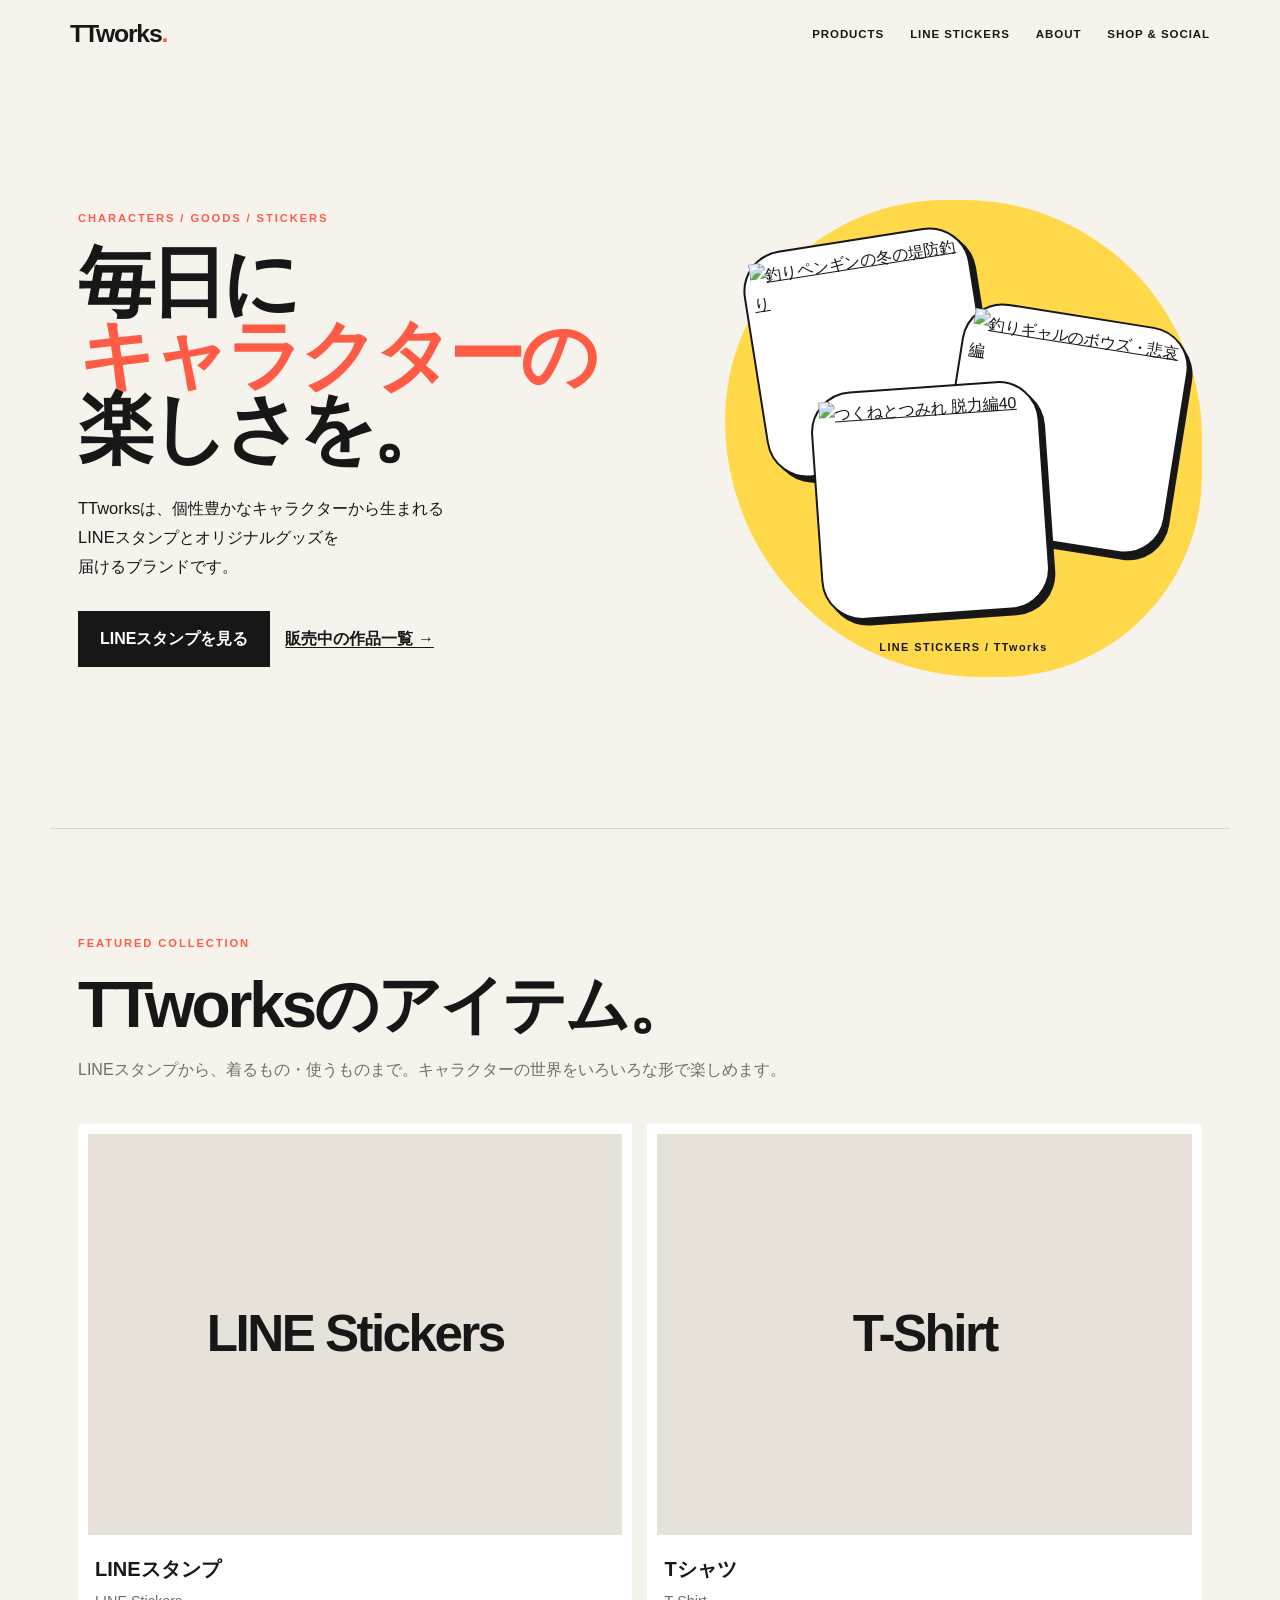
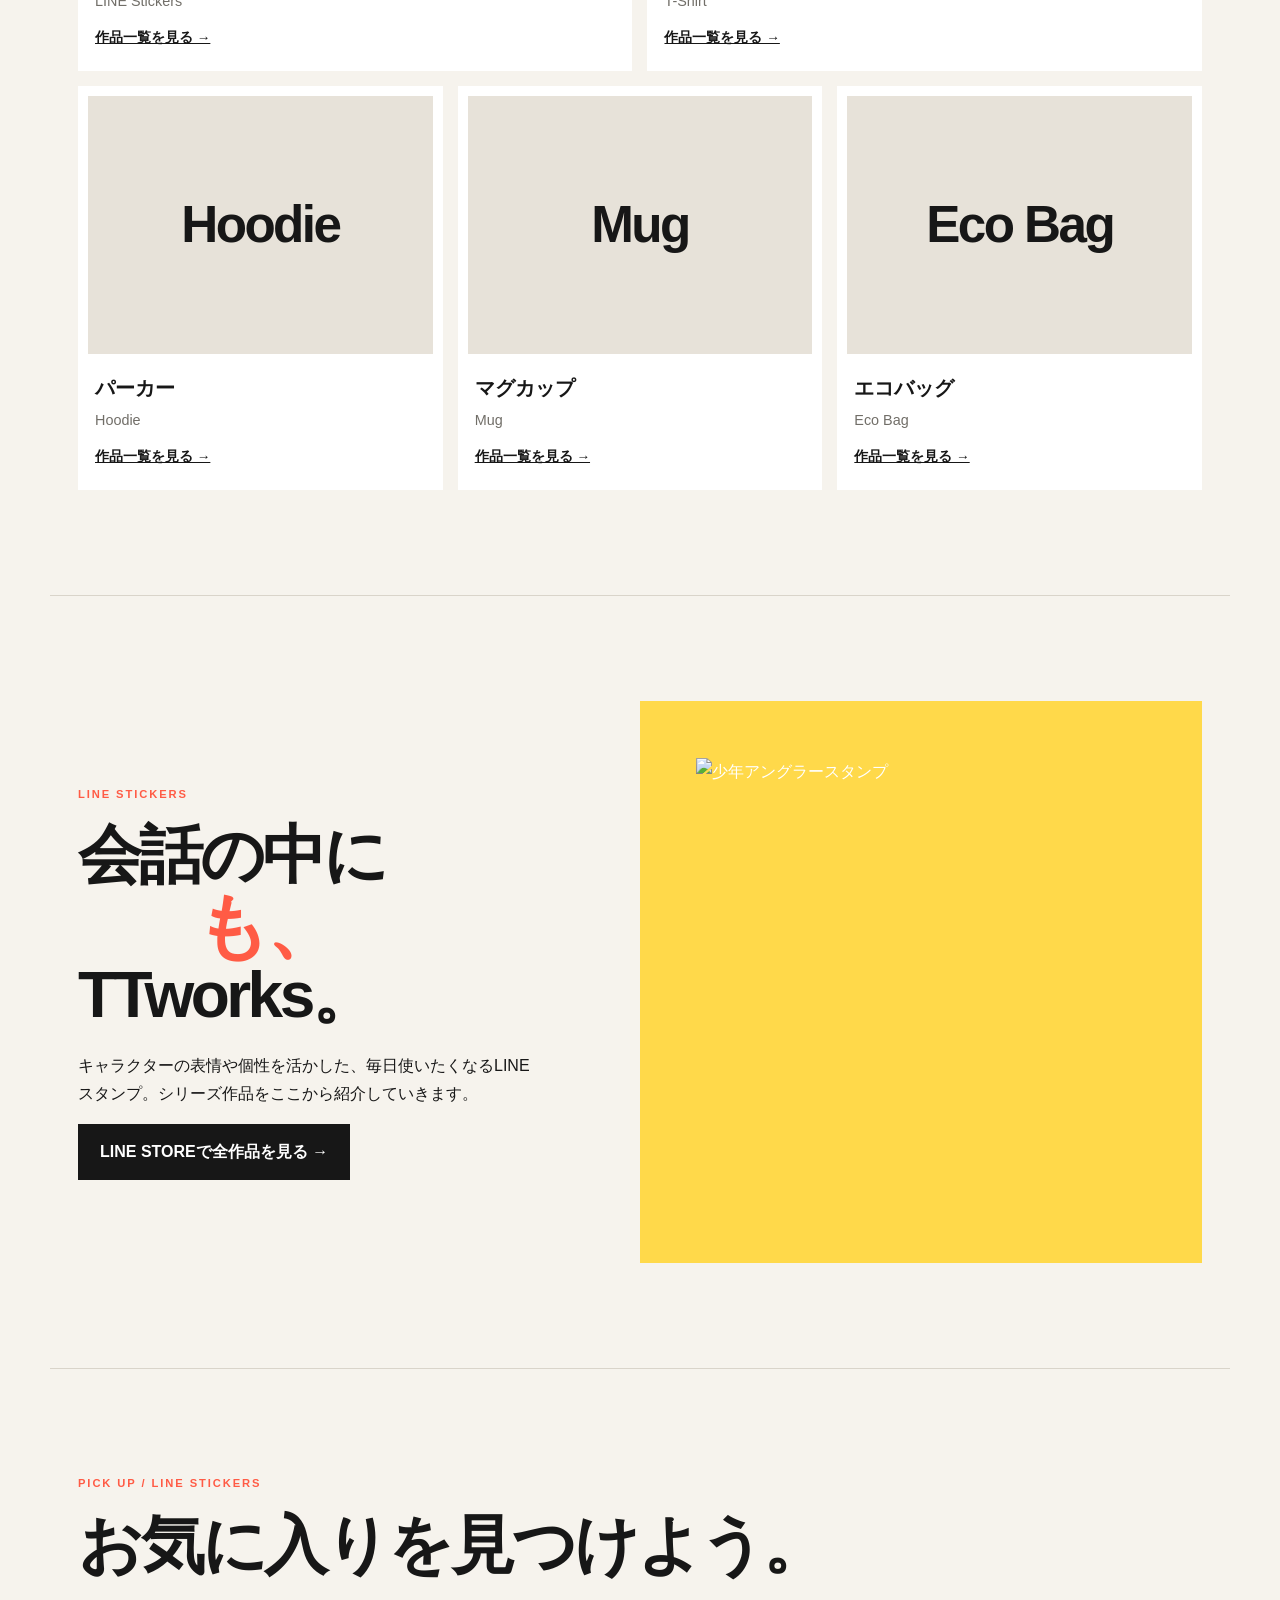
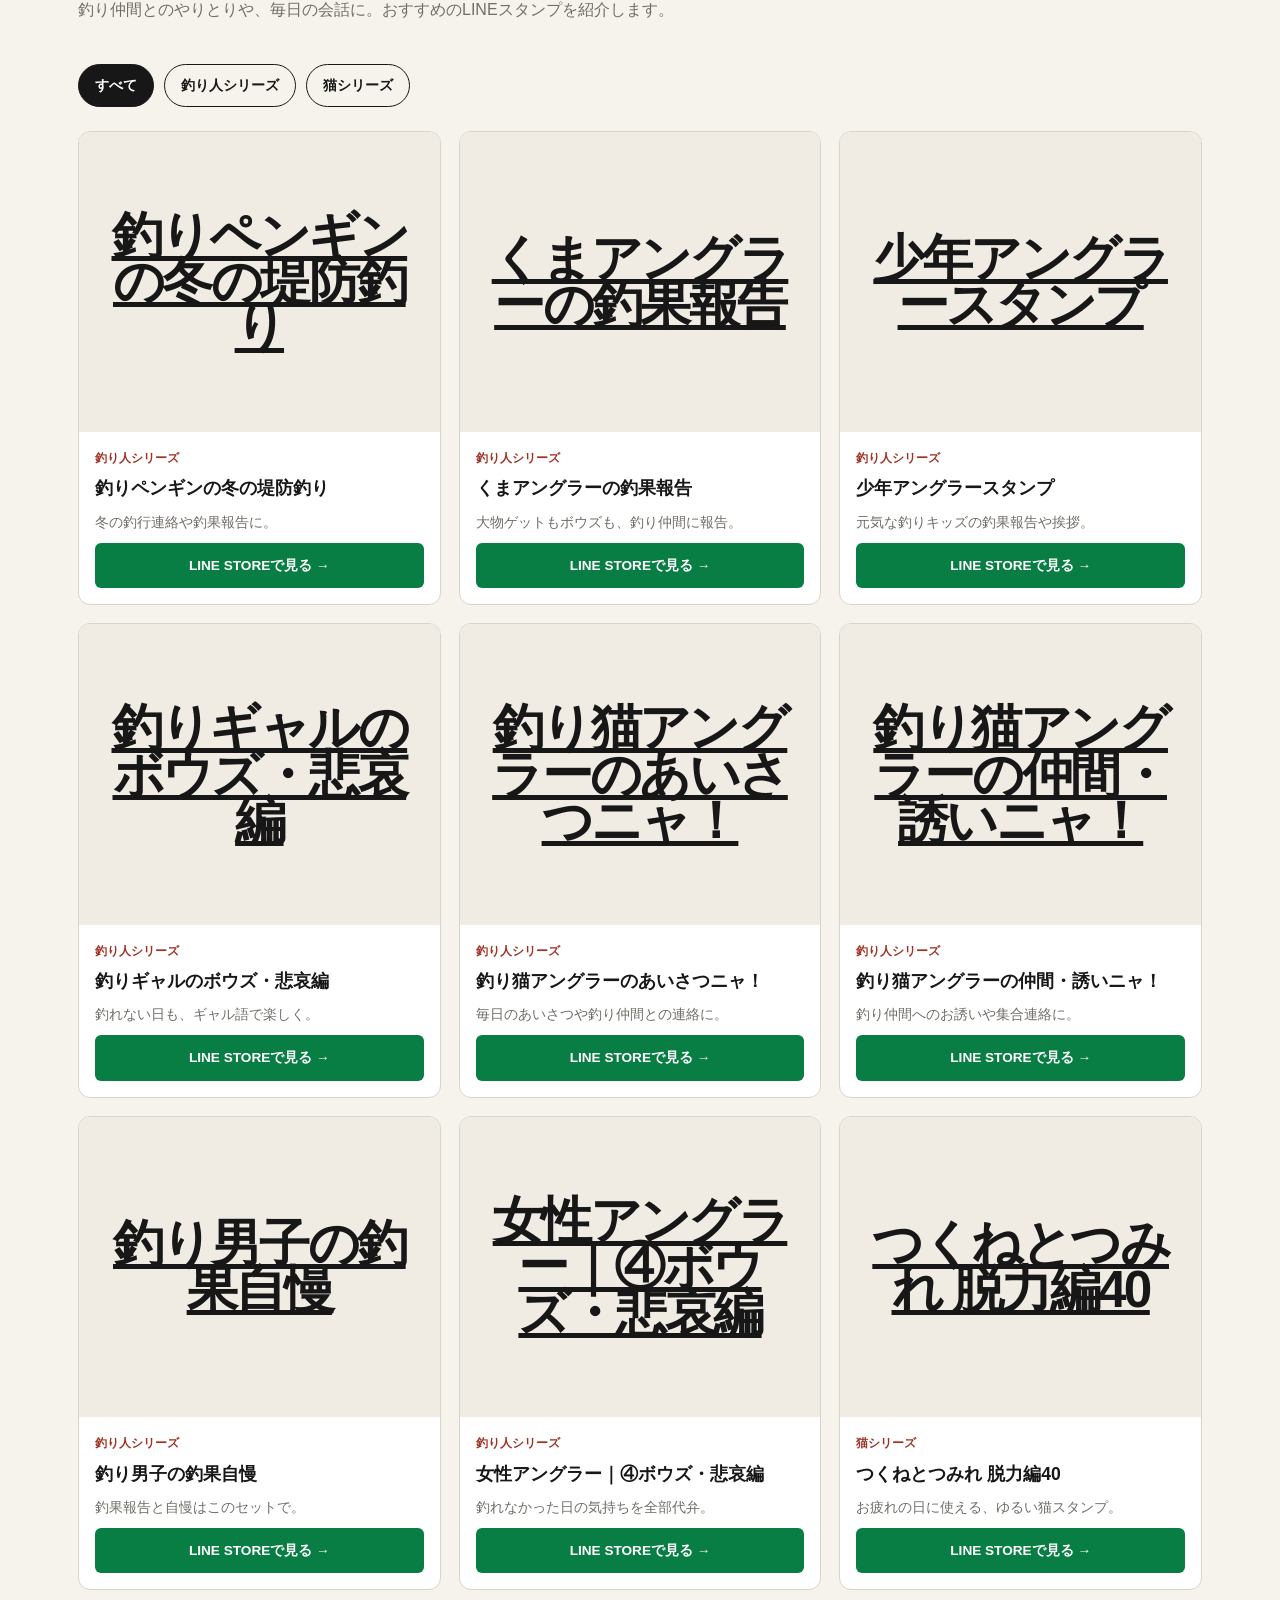
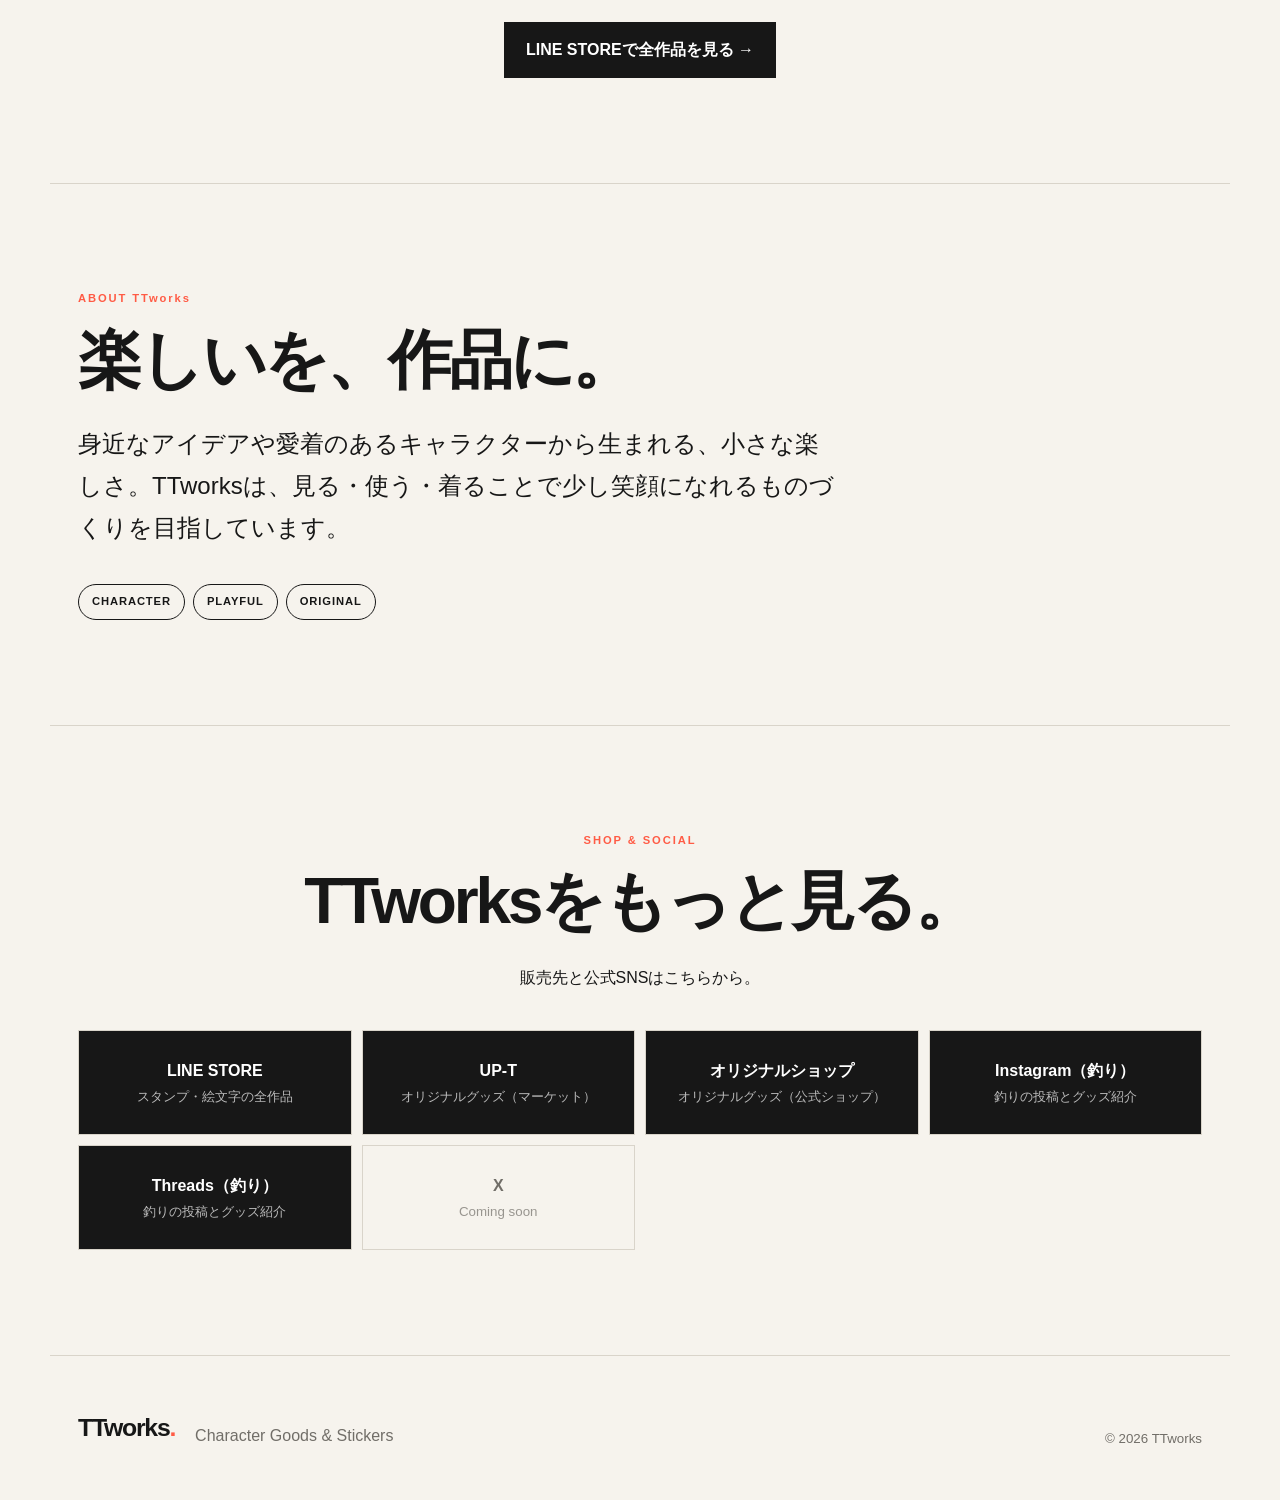
==== commit c92c2716: "Improve search/SNS metadata: Japanese title, description, OGP tags" ====
--- a/index.html
+++ b/index.html
@@ -1,5 +1,5 @@
 <!doctype html>
-<html lang="ja"><head><meta charset="utf-8"><meta name="viewport" content="width=device-width,initial-scale=1"><meta name="description" content="TTworks公式サイト。釣り人や猫のオリジナルLINEスタンプを、作品画像から選んでLINE STOREへ。オリジナルグッズも紹介します。"><title>TTworks | Original Goods & Stickers</title><link rel="stylesheet" href="assets/css/style.css?v=6"></head><body>
+<html lang="ja"><head><meta charset="utf-8"><meta name="viewport" content="width=device-width,initial-scale=1"><meta name="description" content="TTworks公式サイト。釣り・猫・コーギーのオリジナルLINEスタンプと、Tシャツ・ステッカーなどのオリジナルグッズを紹介します。スタンプはLINE STORE、グッズはUP-Tで販売中。"><title>TTworks｜釣り・猫のLINEスタンプとオリジナルグッズ</title><meta property="og:type" content="website"><meta property="og:site_name" content="TTworks"><meta property="og:title" content="TTworks｜釣り・猫のLINEスタンプとオリジナルグッズ"><meta property="og:description" content="釣り・猫・コーギーのオリジナルLINEスタンプと、Tシャツ・ステッカーなどのオリジナルグッズ。スタンプはLINE STORE、グッズはUP-Tで販売中です。"><meta property="og:url" content="https://kairi373-dot.github.io/TTworks/"><meta property="og:image" content="https://stickershop.line-scdn.net/stickershop/v1/product/38132916/LINEStorePC/main.png?v=1"><meta name="twitter:card" content="summary"><link rel="stylesheet" href="assets/css/style.css?v=6"></head><body>
 <header class="site-header"><a class="logo" href="#top">TTworks<span>.</span></a><button class="menu-button" aria-expanded="false" aria-controls="nav">MENU</button><nav id="nav" class="nav"><a href="#products">PRODUCTS</a><a href="#stickers">LINE STICKERS</a><a href="#about">ABOUT</a><a href="#shop">SHOP & SOCIAL</a></nav></header>
 <main id="top"><section class="hero"><div class="hero-copy"><p class="eyebrow">CHARACTERS / GOODS / STICKERS</p><h1>毎日に<br><em>キャラクターの</em><br>楽しさを。</h1><p class="lead">TTworksは、個性豊かなキャラクターから生まれる<br>LINEスタンプとオリジナルグッズを<br>届けるブランドです。</p><a class="button" href="#sticker-catalog">LINEスタンプを見る</a><a class="hero-secondary" href="https://store.line.me/stickershop/author/5220284/ja" target="_blank" rel="noopener noreferrer">販売中の作品一覧 →</a></div><div class="character-stage character-stage-live" aria-label="TTworksのLINEスタンプ"><a class="stage-sticker stage-a" href="https://store.line.me/stickershop/product/38132916/ja" target="_blank" rel="noopener noreferrer"><img src="https://stickershop.line-scdn.net/stickershop/v1/product/38132916/LINEStorePC/main.png?v=1" alt="釣りペンギンの冬の堤防釣り"></a><a class="stage-sticker stage-b" href="https://store.line.me/stickershop/product/37225674/ja" target="_blank" rel="noopener noreferrer"><img src="https://stickershop.line-scdn.net/stickershop/v1/product/37225674/LINEStorePC/main.png?v=1" alt="釣りギャルのボウズ・悲哀編"></a><a class="stage-sticker stage-c" href="https://store.line.me/stickershop/product/36962572/ja" target="_blank" rel="noopener noreferrer"><img src="https://stickershop.line-scdn.net/stickershop/v1/product/36962572/LINEStorePC/main.png?v=1" alt="つくねとつみれ 脱力編40"></a><p>LINE STICKERS / TTworks</p></div></section>
 <section id="products" class="section"><p class="eyebrow">FEATURED COLLECTION</p><h2>TTworksのアイテム。</h2><p class="section-intro">LINEスタンプから、着るもの・使うものまで。キャラクターの世界をいろいろな形で楽しめます。</p><div id="product-grid" class="product-grid" aria-live="polite"></div></section>
